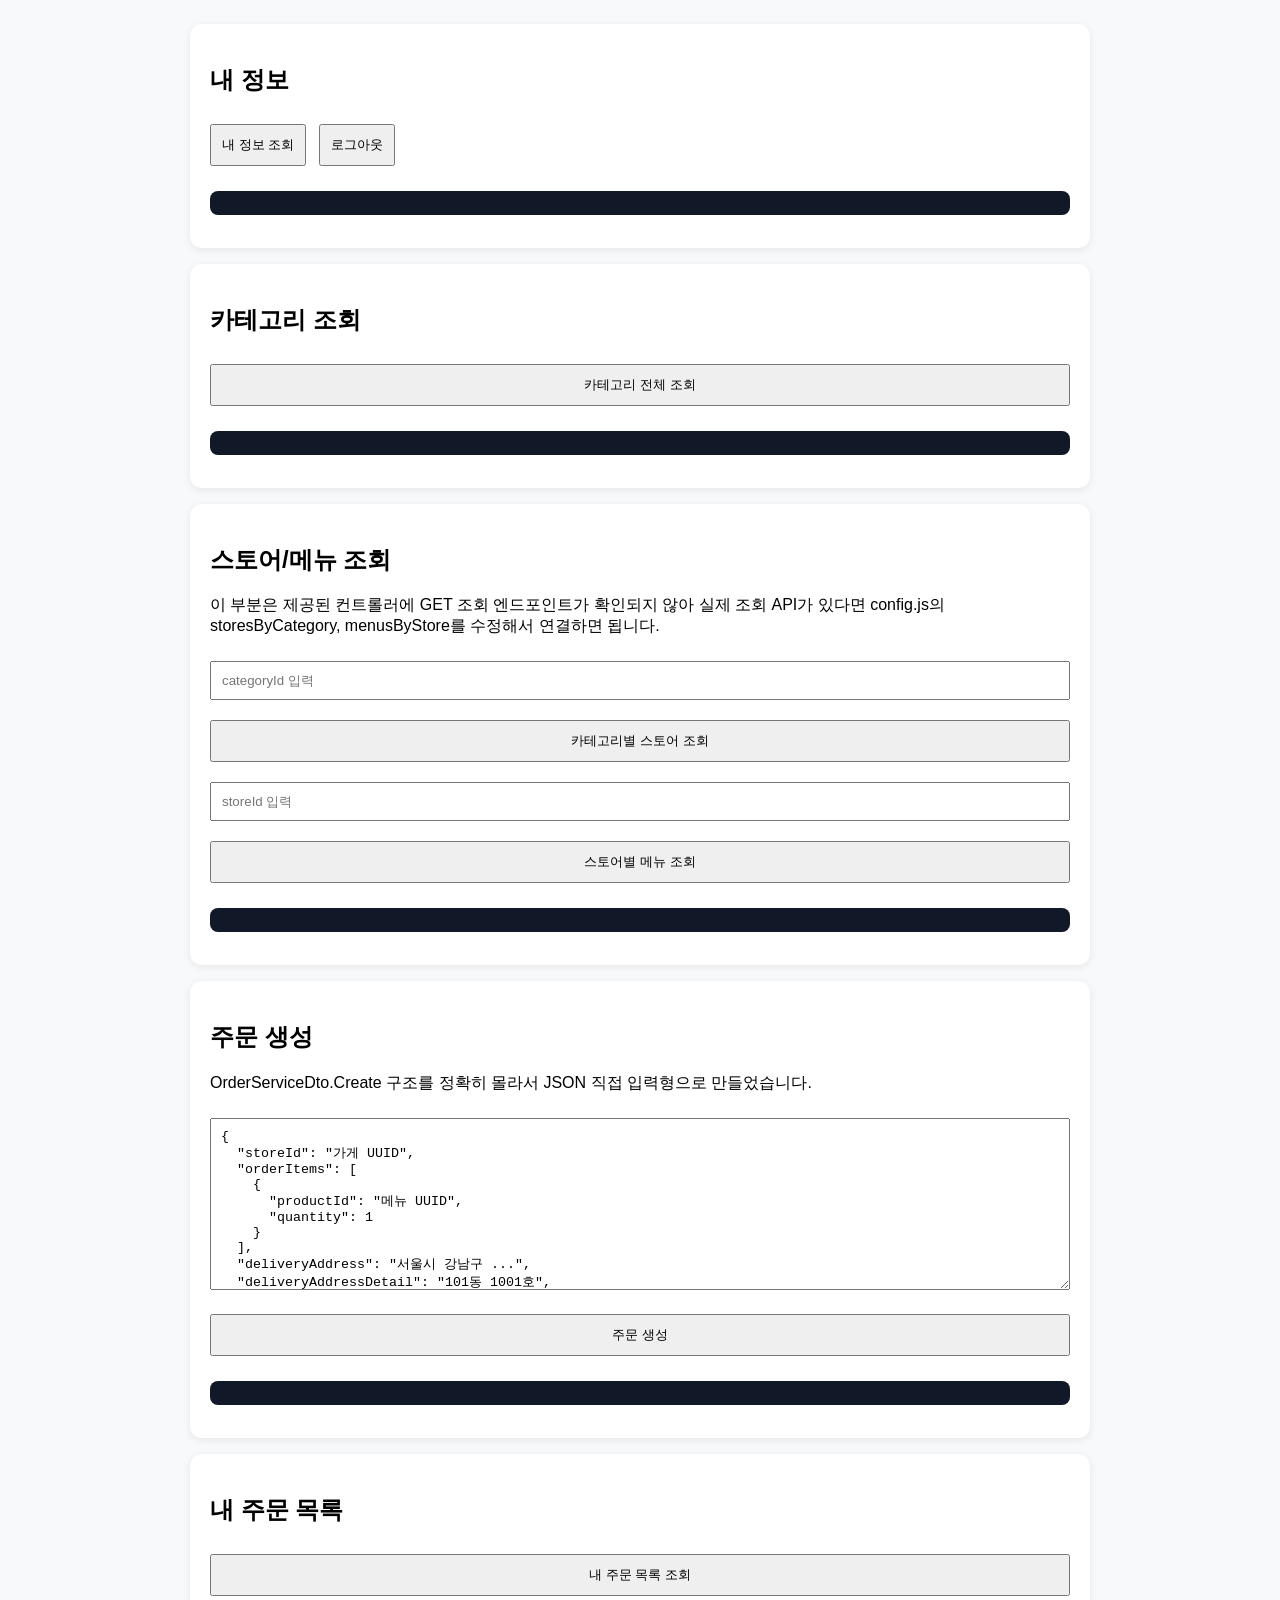
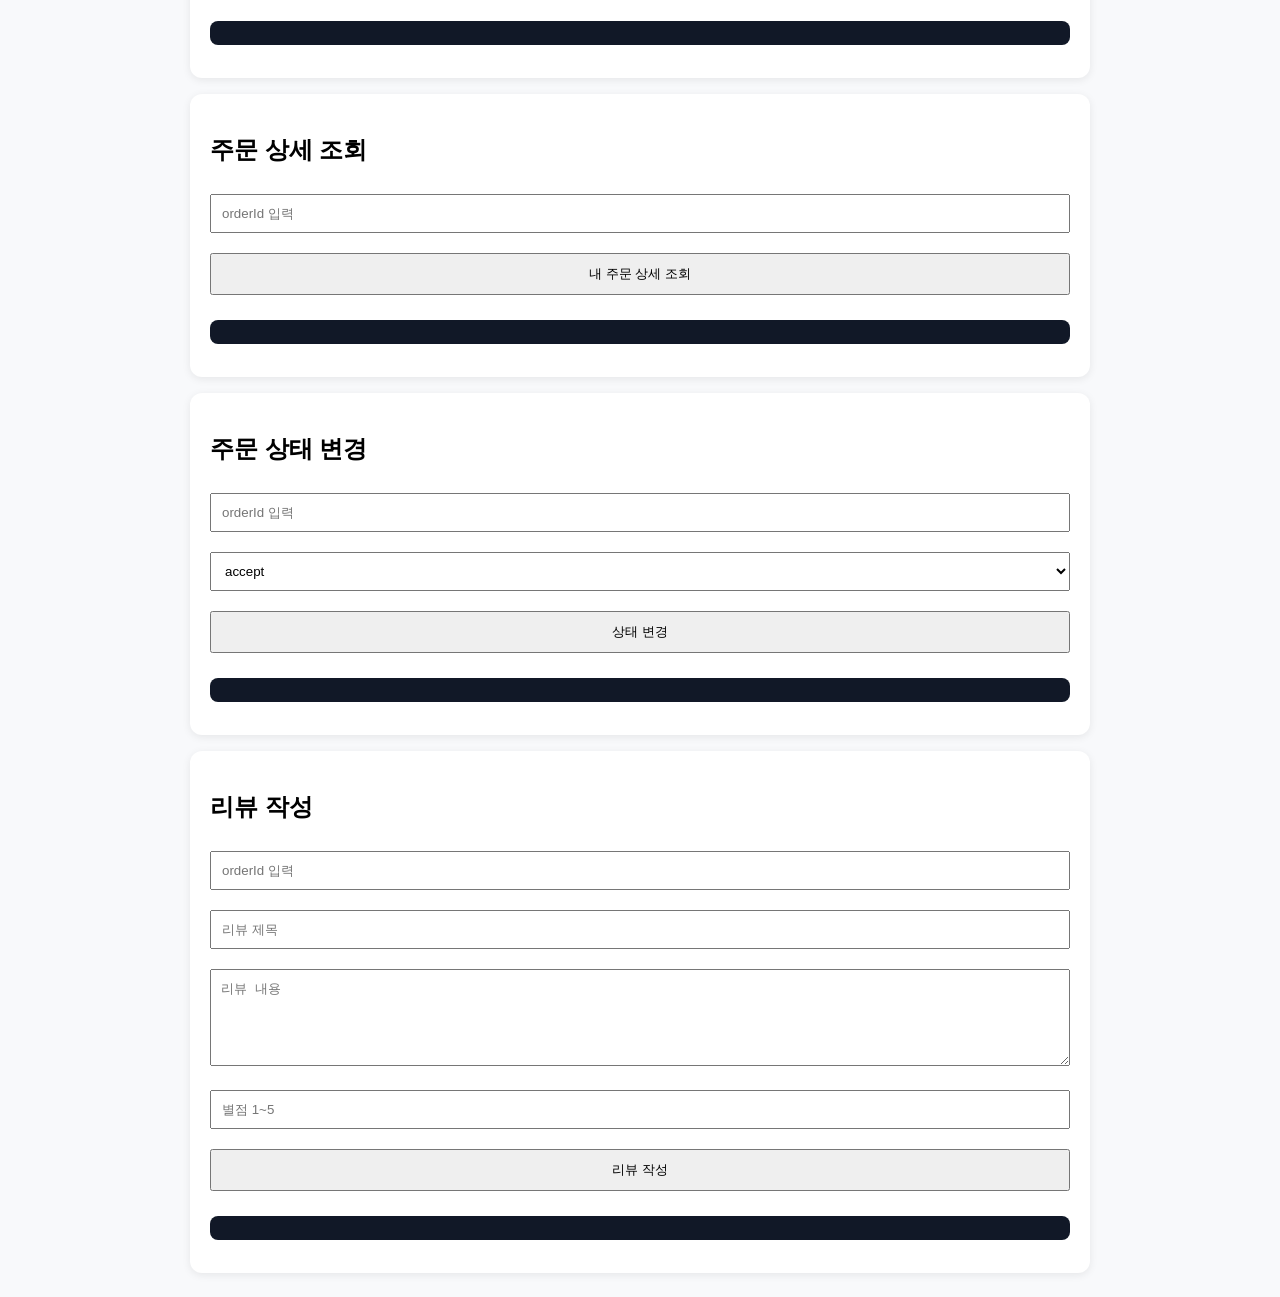
==== src/main/resources/static/frontend/app.html @ b81ea04f "test: API 테스트를 위해 프론트엔드 페이지 추가" ====
<!DOCTYPE html>
<html lang="ko">
<head>
  <meta charset="UTF-8" />
  <title>주문/리뷰 화면</title>
  <link rel="stylesheet" href="./css/style.css" />
  <script src="./js/config.js"></script>
  <script src="./js/api.js"></script>
  <script src="./js/app.js" defer></script>
</head>
<body>
<div class="container">

  <div class="card">
    <h2>내 정보</h2>
    <button class="small-btn" onclick="loadMe()">내 정보 조회</button>
    <button class="small-btn" onclick="logout()">로그아웃</button>
    <pre id="meResult"></pre>
  </div>

  <div class="card">
    <h2>카테고리 조회</h2>
    <button onclick="loadCategories()">카테고리 전체 조회</button>
    <pre id="categoryResult"></pre>
  </div>

  <div class="card">
    <h2>스토어/메뉴 조회</h2>
    <p>
      이 부분은 제공된 컨트롤러에 GET 조회 엔드포인트가 확인되지 않아
      실제 조회 API가 있다면 config.js의 storesByCategory, menusByStore를 수정해서 연결하면 됩니다.
    </p>
    <input id="categoryIdForStore" placeholder="categoryId 입력" />
    <button onclick="loadStores()">카테고리별 스토어 조회</button>

    <input id="storeIdForMenu" placeholder="storeId 입력" />
    <button onclick="loadMenus()">스토어별 메뉴 조회</button>

    <pre id="storeMenuResult"></pre>
  </div>

  <div class="card">
    <h2>주문 생성</h2>
    <p>OrderServiceDto.Create 구조를 정확히 몰라서 JSON 직접 입력형으로 만들었습니다.</p>
    <textarea id="orderJson" rows="10">
{
  "storeId": "가게 UUID",
  "orderItems": [
    {
      "productId": "메뉴 UUID",
      "quantity": 1
    }
  ],
  "deliveryAddress": "서울시 강남구 ...",
  "deliveryAddressDetail": "101동 1001호",
  "deliveryMemo": "문 앞에 놔주세요"
}
      </textarea>
    <button onclick="createOrder()">주문 생성</button>
    <pre id="orderCreateResult"></pre>
  </div>

  <div class="card">
    <h2>내 주문 목록</h2>
    <button onclick="loadMyOrders()">내 주문 목록 조회</button>
    <pre id="myOrdersResult"></pre>
  </div>

  <div class="card">
    <h2>주문 상세 조회</h2>
    <input id="orderIdDetail" placeholder="orderId 입력" />
    <button onclick="loadMyOrderDetail()">내 주문 상세 조회</button>
    <pre id="myOrderDetailResult"></pre>
  </div>

  <div class="card">
    <h2>주문 상태 변경</h2>
    <input id="statusOrderId" placeholder="orderId 입력" />
    <select id="orderAction">
      <option value="accept">accept</option>
      <option value="preparing">preparing</option>
      <option value="delivery">delivery</option>
      <option value="delivery-done">delivery-done</option>
      <option value="done">done</option>
      <option value="cancel">cancel</option>
    </select>
    <button onclick="updateOrderStatus()">상태 변경</button>
    <pre id="orderStatusResult"></pre>
  </div>

  <div class="card">
    <h2>리뷰 작성</h2>
    <input id="reviewOrderId" placeholder="orderId 입력" />
    <input id="reviewSubject" placeholder="리뷰 제목" />
    <textarea id="reviewContent" rows="5" placeholder="리뷰 내용"></textarea>
    <input id="reviewScore" type="number" min="1" max="5" placeholder="별점 1~5" />
    <button onclick="createReview()">리뷰 작성</button>
    <pre id="reviewResult"></pre>
  </div>

</div>
</body>
</html>
---- src/main/resources/static/frontend/css/style.css ----
body {
  font-family: Arial, sans-serif;
  margin: 24px;
  background: #f8f9fb;
}

.container {
  max-width: 900px;
  margin: 0 auto;
}

.card {
  background: white;
  border-radius: 12px;
  padding: 20px;
  margin-bottom: 16px;
  box-shadow: 0 2px 8px rgba(0,0,0,0.08);
}

input, select, textarea, button {
  width: 100%;
  padding: 10px;
  margin-top: 8px;
  margin-bottom: 12px;
  box-sizing: border-box;
}

button {
  cursor: pointer;
}

.row {
  display: grid;
  grid-template-columns: 1fr 1fr;
  gap: 12px;
}

pre {
  background: #111827;
  color: #f9fafb;
  padding: 12px;
  border-radius: 8px;
  overflow: auto;
}

.small-btn {
  width: auto;
  display: inline-block;
  margin-right: 8px;
}
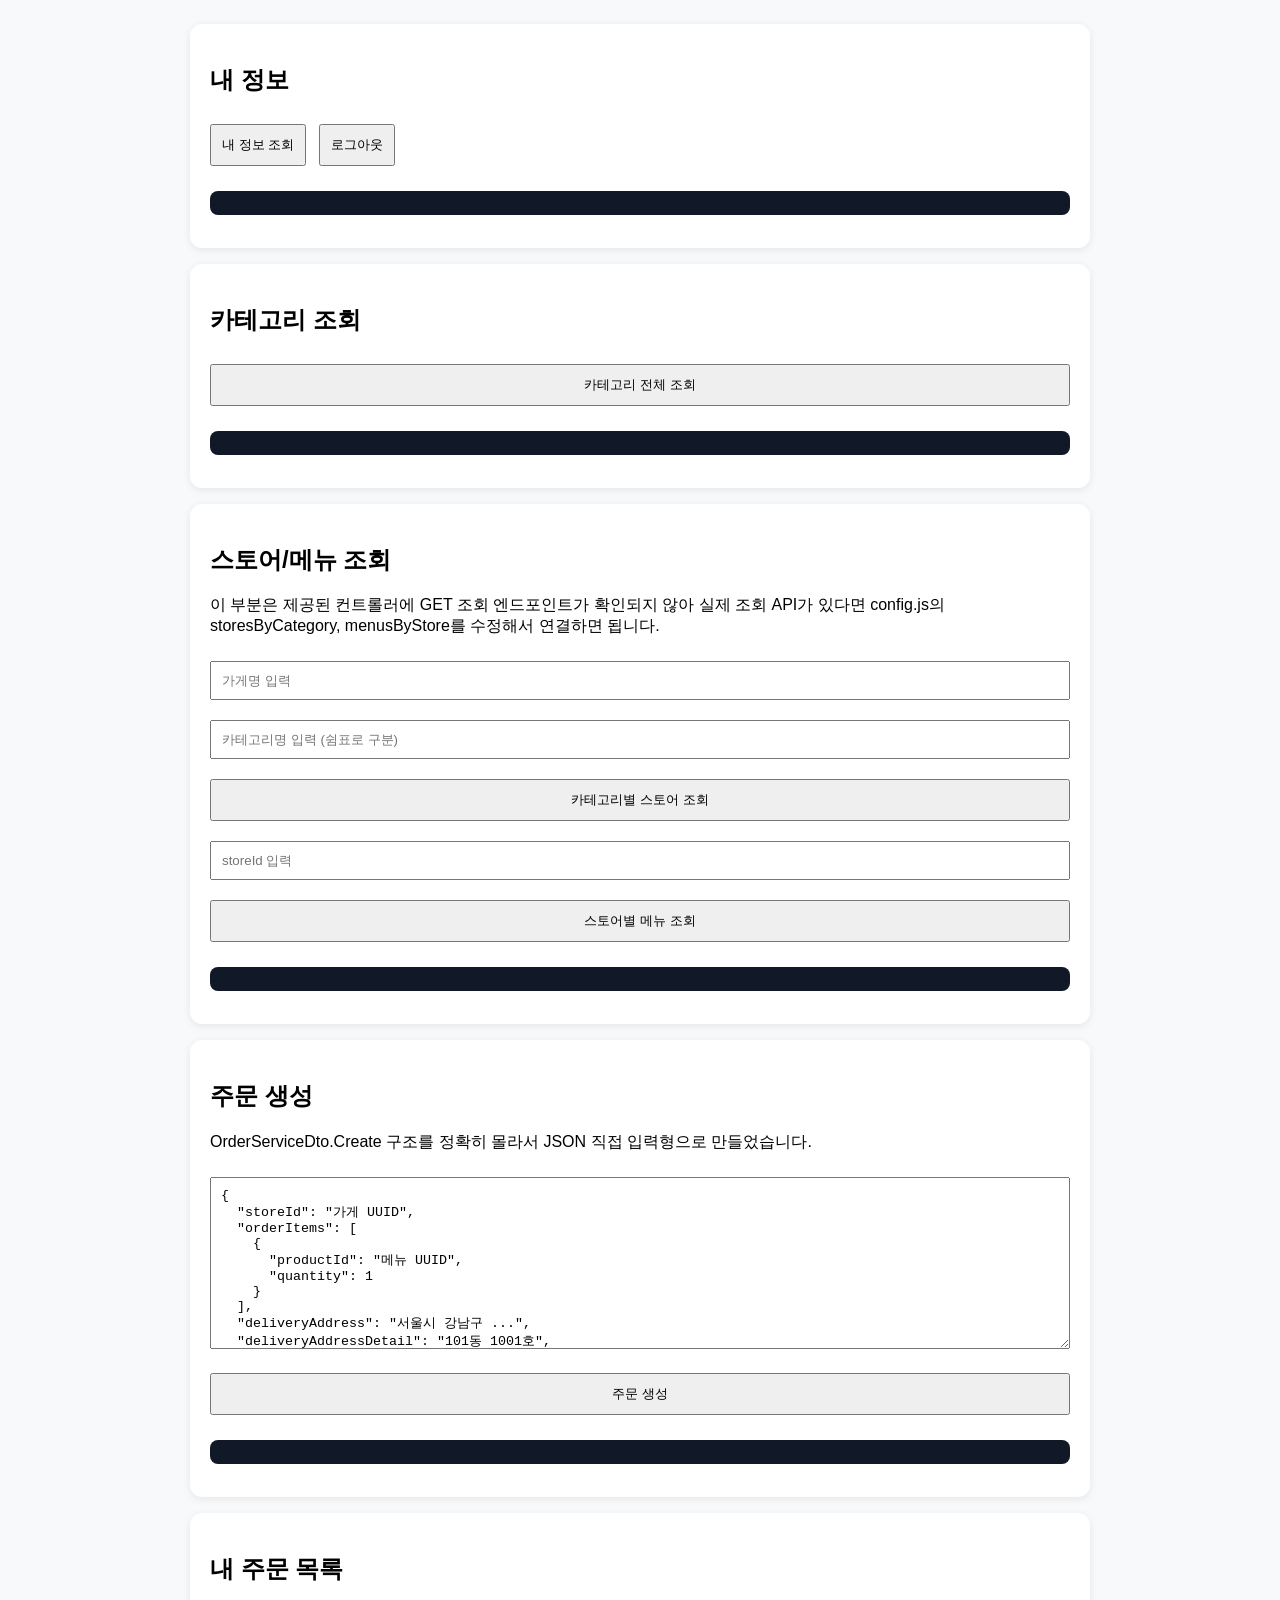
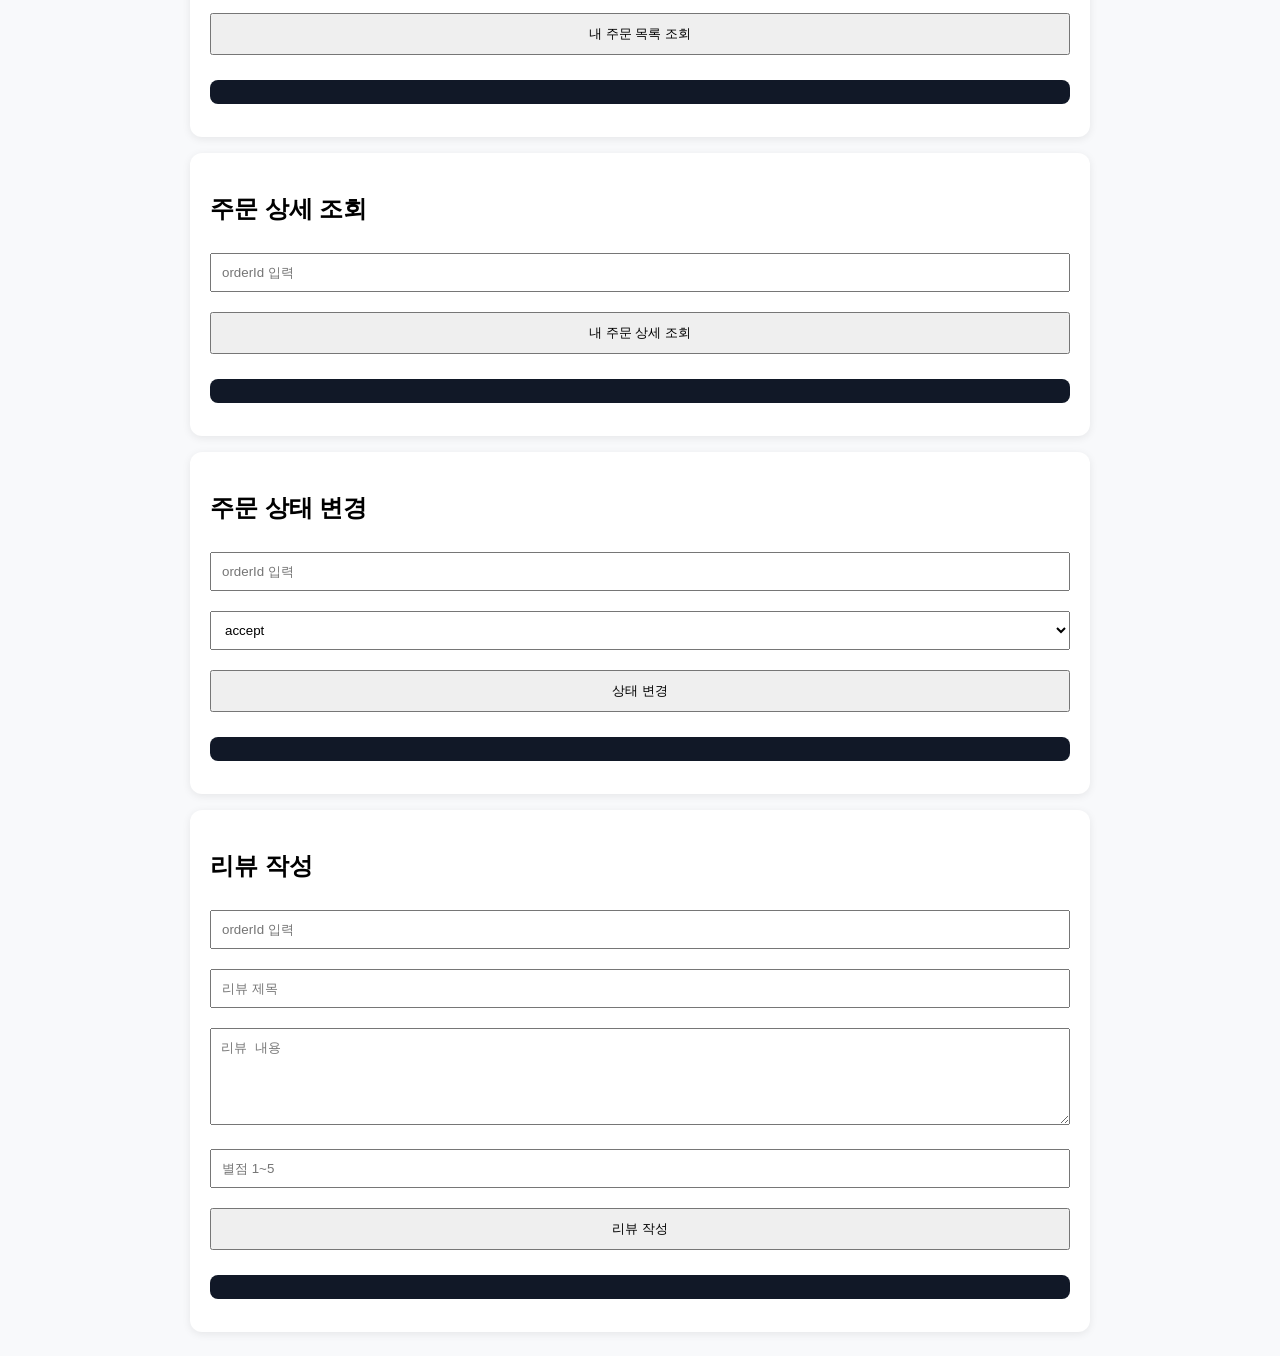
==== commit f99f4bdf: "add: 프론트 페이지 생성" ====
--- a/src/main/resources/static/frontend/app.html
+++ b/src/main/resources/static/frontend/app.html
@@ -30,7 +30,8 @@
       이 부분은 제공된 컨트롤러에 GET 조회 엔드포인트가 확인되지 않아
       실제 조회 API가 있다면 config.js의 storesByCategory, menusByStore를 수정해서 연결하면 됩니다.
     </p>
-    <input id="categoryIdForStore" placeholder="categoryId 입력" />
+    <input id="storeName" placeholder="가게명 입력" />
+    <input id="categoryNames" placeholder="카테고리명 입력 (쉼표로 구분)" />
     <button onclick="loadStores()">카테고리별 스토어 조회</button>
 
     <input id="storeIdForMenu" placeholder="storeId 입력" />
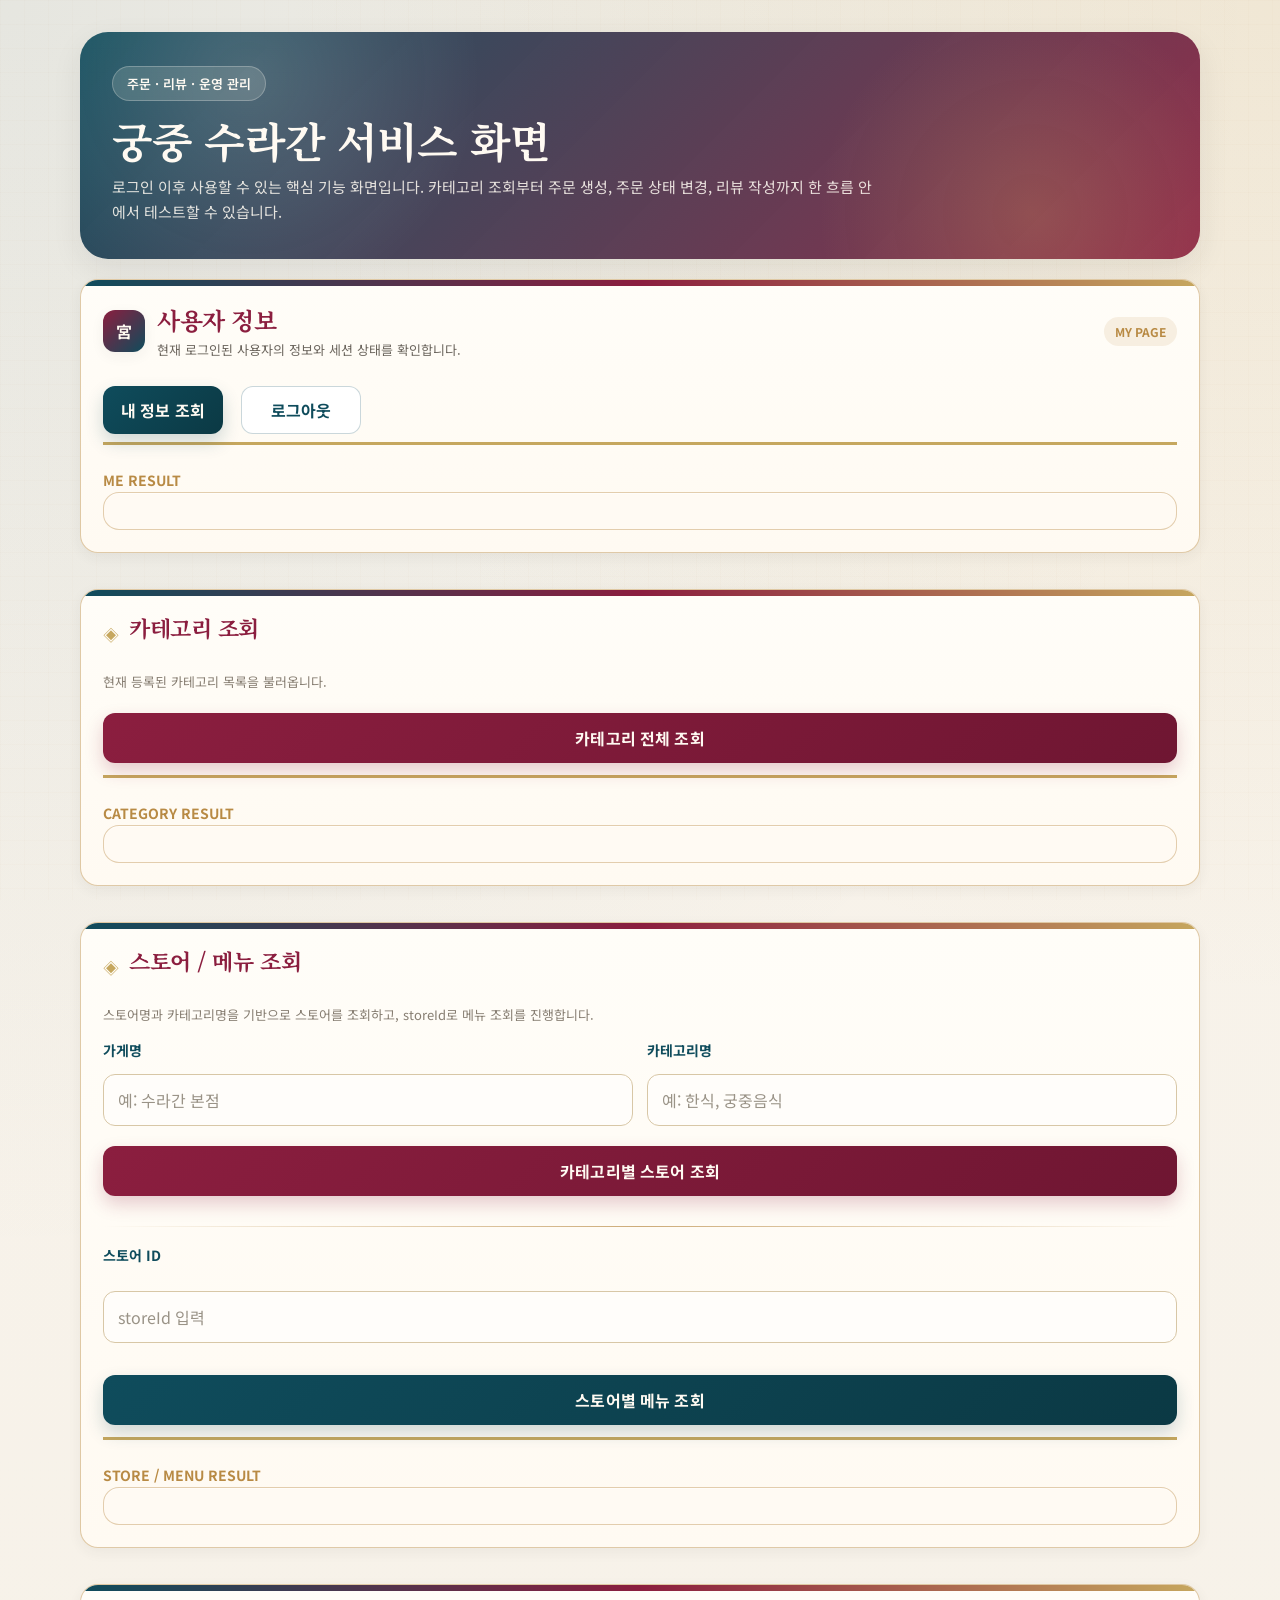
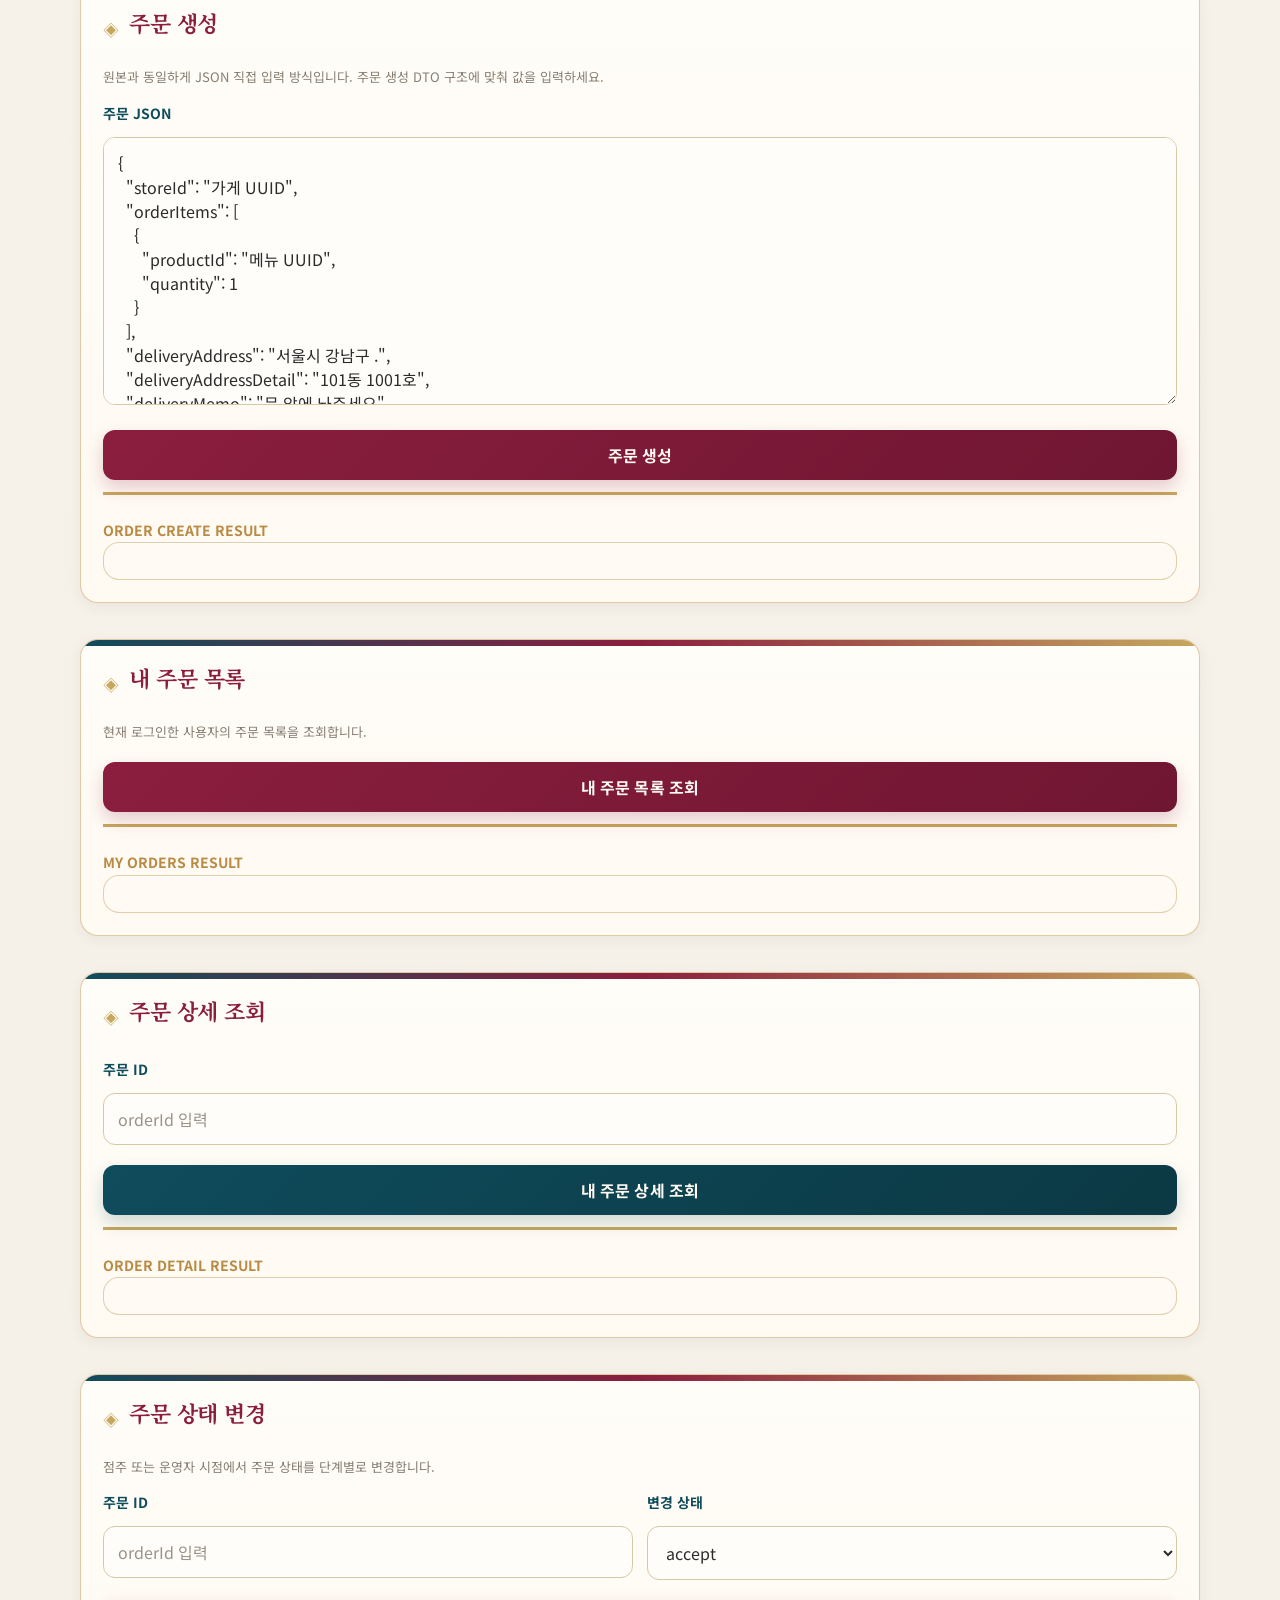
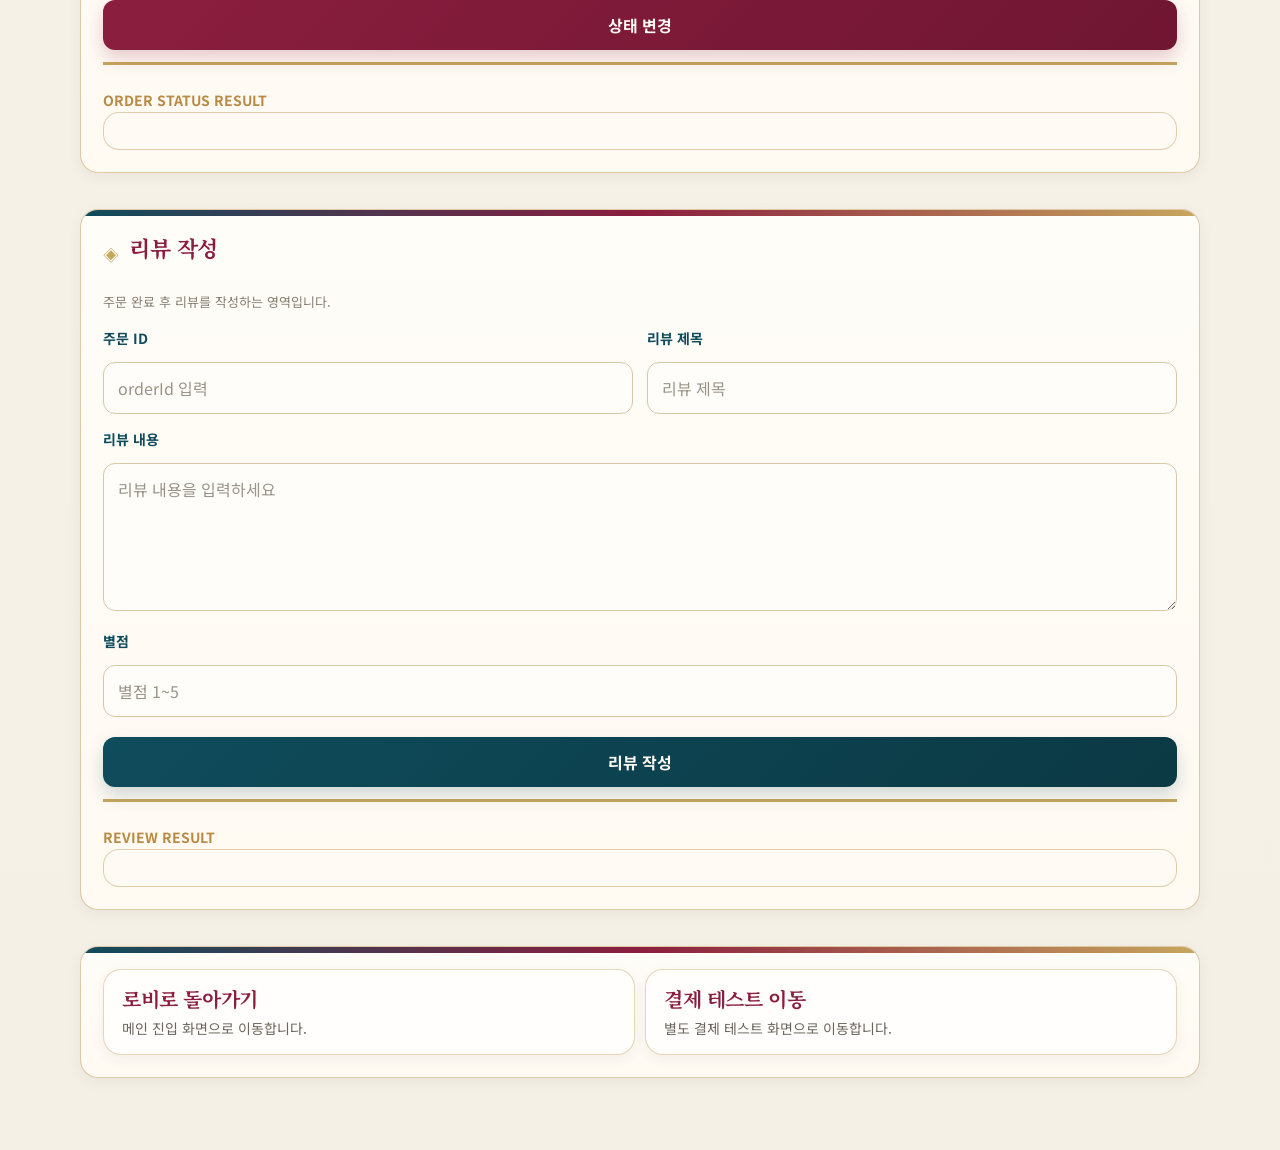
==== commit 13956ae9: "fix: 프론트 디자인 수정" ====
--- a/src/main/resources/static/frontend/app.html
+++ b/src/main/resources/static/frontend/app.html
@@ -2,49 +2,107 @@
 <html lang="ko">
 <head>
   <meta charset="UTF-8" />
-  <title>주문/리뷰 화면</title>
+  <meta name="viewport" content="width=device-width, initial-scale=1.0" />
+  <title>궁중 수라간 | 주문 · 리뷰 화면</title>
   <link rel="stylesheet" href="./css/style.css" />
   <script src="./js/config.js"></script>
   <script src="./js/api.js"></script>
   <script src="./js/app.js" defer></script>
 </head>
 <body>
-<div class="container">
-
-  <div class="card">
-    <h2>내 정보</h2>
-    <button class="small-btn" onclick="loadMe()">내 정보 조회</button>
-    <button class="small-btn" onclick="logout()">로그아웃</button>
-    <pre id="meResult"></pre>
-  </div>
-
-  <div class="card">
-    <h2>카테고리 조회</h2>
-    <button onclick="loadCategories()">카테고리 전체 조회</button>
-    <pre id="categoryResult"></pre>
-  </div>
-
-  <div class="card">
-    <h2>스토어/메뉴 조회</h2>
-    <p>
-      이 부분은 제공된 컨트롤러에 GET 조회 엔드포인트가 확인되지 않아
-      실제 조회 API가 있다면 config.js의 storesByCategory, menusByStore를 수정해서 연결하면 됩니다.
+<div class="container page-shell">
+
+  <section class="hero">
+    <div class="hero-badge">주문 · 리뷰 · 운영 관리</div>
+    <h1 class="hero-title">궁중 수라간 서비스 화면</h1>
+    <p class="hero-subtitle">
+      로그인 이후 사용할 수 있는 핵심 기능 화면입니다.
+      카테고리 조회부터 주문 생성, 주문 상태 변경, 리뷰 작성까지 한 흐름 안에서 테스트할 수 있습니다.
     </p>
-    <input id="storeName" placeholder="가게명 입력" />
-    <input id="categoryNames" placeholder="카테고리명 입력 (쉼표로 구분)" />
-    <button onclick="loadStores()">카테고리별 스토어 조회</button>
-
-    <input id="storeIdForMenu" placeholder="storeId 입력" />
-    <button onclick="loadMenus()">스토어별 메뉴 조회</button>
-
-    <pre id="storeMenuResult"></pre>
-  </div>
-
-  <div class="card">
-    <h2>주문 생성</h2>
-    <p>OrderServiceDto.Create 구조를 정확히 몰라서 JSON 직접 입력형으로 만들었습니다.</p>
-    <textarea id="orderJson" rows="10">
-{
+  </section>
+
+  <section class="card">
+    <div class="topbar">
+      <div class="brand">
+        <div class="brand-mark">宮</div>
+        <div class="brand-text">
+          <h2>사용자 정보</h2>
+          <p>현재 로그인된 사용자의 정보와 세션 상태를 확인합니다.</p>
+        </div>
+      </div>
+      <span class="badge">MY PAGE</span>
+    </div>
+
+    <div class="actions">
+      <button type="button" class="small-btn secondary" onclick="loadMe()">내 정보 조회</button>
+      <button type="button" class="small-btn ghost" onclick="logout()">로그아웃</button>
+    </div>
+
+    <div class="result-box">
+      <p class="result-title">ME RESULT</p>
+      <pre id="meResult"></pre>
+    </div>
+  </section>
+
+  <section class="card">
+    <div class="section-title">
+      <h3 class="card-title">카테고리 조회</h3>
+    </div>
+    <p class="form-note">현재 등록된 카테고리 목록을 불러옵니다.</p>
+
+    <button type="button" onclick="loadCategories()">카테고리 전체 조회</button>
+
+    <div class="result-box">
+      <p class="result-title">CATEGORY RESULT</p>
+      <pre id="categoryResult"></pre>
+    </div>
+  </section>
+
+  <section class="card">
+    <div class="section-title">
+      <h3 class="card-title">스토어 / 메뉴 조회</h3>
+    </div>
+    <p class="form-note">
+      스토어명과 카테고리명을 기반으로 스토어를 조회하고, storeId로 메뉴 조회를 진행합니다.
+    </p>
+
+    <div class="row">
+      <div>
+        <label for="storeName">가게명</label>
+        <input id="storeName" type="text" placeholder="예: 수라간 본점" />
+      </div>
+      <div>
+        <label for="categoryNames">카테고리명</label>
+        <input id="categoryNames" type="text" placeholder="예: 한식, 궁중음식" />
+      </div>
+    </div>
+
+    <button type="button" onclick="loadStores()">카테고리별 스토어 조회</button>
+
+    <div class="divider"></div>
+
+    <div class="full-width-group">
+      <label for="storeIdForMenu">스토어 ID</label>
+      <input id="storeIdForMenu" type="text" class="full-width-input" placeholder="storeId 입력" />
+      <button type="button" class="secondary full-width-btn" onclick="loadMenus()">스토어별 메뉴 조회</button>
+    </div>
+
+    <div class="result-box">
+      <p class="result-title">STORE / MENU RESULT</p>
+      <pre id="storeMenuResult"></pre>
+    </div>
+  </section>
+
+  <section class="card">
+    <div class="section-title">
+      <h3 class="card-title">주문 생성</h3>
+    </div>
+    <p class="form-note">
+      원본과 동일하게 JSON 직접 입력 방식입니다. 주문 생성 DTO 구조에 맞춰 값을 입력하세요.
+    </p>
+
+    <label for="orderJson">주문 JSON</label>
+    <textarea id="orderJson" rows="10">{
   "storeId": "가게 UUID",
   "orderItems": [
     {
@@ -52,52 +110,125 @@
       "quantity": 1
     }
   ],
-  "deliveryAddress": "서울시 강남구 ...",
+  "deliveryAddress": "서울시 강남구 .",
   "deliveryAddressDetail": "101동 1001호",
   "deliveryMemo": "문 앞에 놔주세요"
-}
-      </textarea>
-    <button onclick="createOrder()">주문 생성</button>
-    <pre id="orderCreateResult"></pre>
-  </div>
-
-  <div class="card">
-    <h2>내 주문 목록</h2>
-    <button onclick="loadMyOrders()">내 주문 목록 조회</button>
-    <pre id="myOrdersResult"></pre>
-  </div>
-
-  <div class="card">
-    <h2>주문 상세 조회</h2>
-    <input id="orderIdDetail" placeholder="orderId 입력" />
-    <button onclick="loadMyOrderDetail()">내 주문 상세 조회</button>
-    <pre id="myOrderDetailResult"></pre>
-  </div>
-
-  <div class="card">
-    <h2>주문 상태 변경</h2>
-    <input id="statusOrderId" placeholder="orderId 입력" />
-    <select id="orderAction">
-      <option value="accept">accept</option>
-      <option value="preparing">preparing</option>
-      <option value="delivery">delivery</option>
-      <option value="delivery-done">delivery-done</option>
-      <option value="done">done</option>
-      <option value="cancel">cancel</option>
-    </select>
-    <button onclick="updateOrderStatus()">상태 변경</button>
-    <pre id="orderStatusResult"></pre>
-  </div>
-
-  <div class="card">
-    <h2>리뷰 작성</h2>
-    <input id="reviewOrderId" placeholder="orderId 입력" />
-    <input id="reviewSubject" placeholder="리뷰 제목" />
-    <textarea id="reviewContent" rows="5" placeholder="리뷰 내용"></textarea>
+}</textarea>
+
+    <button type="button" onclick="createOrder()">주문 생성</button>
+
+    <div class="result-box">
+      <p class="result-title">ORDER CREATE RESULT</p>
+      <pre id="orderCreateResult"></pre>
+    </div>
+  </section>
+
+  <section class="card">
+    <div class="section-title">
+      <h3 class="card-title">내 주문 목록</h3>
+    </div>
+    <p class="form-note">현재 로그인한 사용자의 주문 목록을 조회합니다.</p>
+
+    <button type="button" onclick="loadMyOrders()">내 주문 목록 조회</button>
+
+    <div class="result-box">
+      <p class="result-title">MY ORDERS RESULT</p>
+      <pre id="myOrdersResult"></pre>
+    </div>
+  </section>
+
+  <section class="card">
+    <div class="section-title">
+      <h3 class="card-title">주문 상세 조회</h3>
+    </div>
+
+    <label for="orderIdDetail">주문 ID</label>
+    <input id="orderIdDetail" type="text" placeholder="orderId 입력" />
+
+    <button type="button" class="secondary" onclick="loadMyOrderDetail()">내 주문 상세 조회</button>
+
+    <div class="result-box">
+      <p class="result-title">ORDER DETAIL RESULT</p>
+      <pre id="myOrderDetailResult"></pre>
+    </div>
+  </section>
+
+  <section class="card">
+    <div class="section-title">
+      <h3 class="card-title">주문 상태 변경</h3>
+    </div>
+    <p class="form-note">점주 또는 운영자 시점에서 주문 상태를 단계별로 변경합니다.</p>
+
+    <div class="row">
+      <div>
+        <label for="statusOrderId">주문 ID</label>
+        <input id="statusOrderId" type="text" placeholder="orderId 입력" />
+      </div>
+      <div>
+        <label for="orderAction">변경 상태</label>
+        <select id="orderAction">
+          <option value="accept">accept</option>
+          <option value="preparing">preparing</option>
+          <option value="delivery">delivery</option>
+          <option value="delivery-done">delivery-done</option>
+          <option value="done">done</option>
+          <option value="cancel">cancel</option>
+        </select>
+      </div>
+    </div>
+
+    <button type="button" onclick="updateOrderStatus()">상태 변경</button>
+
+    <div class="result-box">
+      <p class="result-title">ORDER STATUS RESULT</p>
+      <pre id="orderStatusResult"></pre>
+    </div>
+  </section>
+
+  <section class="card">
+    <div class="section-title">
+      <h3 class="card-title">리뷰 작성</h3>
+    </div>
+    <p class="form-note">주문 완료 후 리뷰를 작성하는 영역입니다.</p>
+
+    <div class="row">
+      <div>
+        <label for="reviewOrderId">주문 ID</label>
+        <input id="reviewOrderId" type="text" placeholder="orderId 입력" />
+      </div>
+      <div>
+        <label for="reviewSubject">리뷰 제목</label>
+        <input id="reviewSubject" type="text" placeholder="리뷰 제목" />
+      </div>
+    </div>
+
+    <label for="reviewContent">리뷰 내용</label>
+    <textarea id="reviewContent" rows="5" placeholder="리뷰 내용을 입력하세요"></textarea>
+
+    <label for="reviewScore">별점</label>
     <input id="reviewScore" type="number" min="1" max="5" placeholder="별점 1~5" />
-    <button onclick="createReview()">리뷰 작성</button>
-    <pre id="reviewResult"></pre>
-  </div>
+
+    <button type="button" class="secondary" onclick="createReview()">리뷰 작성</button>
+
+    <div class="result-box">
+      <p class="result-title">REVIEW RESULT</p>
+      <pre id="reviewResult"></pre>
+    </div>
+  </section>
+
+  <section class="card">
+    <div class="actions">
+      <a href="./index.html" class="nav-card" style="padding: 14px 18px; flex: 1; min-width: 220px;">
+        <h4 class="nav-card-title" style="margin-bottom: 4px;">로비로 돌아가기</h4>
+        <p class="nav-card-desc">메인 진입 화면으로 이동합니다.</p>
+      </a>
+
+      <a href="./test-payment.html" class="nav-card" style="padding: 14px 18px; flex: 1; min-width: 220px;">
+        <h4 class="nav-card-title" style="margin-bottom: 4px;">결제 테스트 이동</h4>
+        <p class="nav-card-desc">별도 결제 테스트 화면으로 이동합니다.</p>
+      </a>
+    </div>
+  </section>
 
 </div>
 </body>
--- a/src/main/resources/static/frontend/css/style.css
+++ b/src/main/resources/static/frontend/css/style.css
@@ -1,50 +1,494 @@
+/* ===== 궁중 수라간 - Dancheong Inspired UI ===== */
+@import url('https://fonts.googleapis.com/css2?family=Noto+Serif+KR:wght@400;500;600;700&family=Noto+Sans+KR:wght@400;500;700&display=swap');
+
+:root {
+  --bg: #f5f0e6;
+  --paper: #fffdf8;
+  --paper-strong: #fffaf2;
+  --ink: #2b2b2b;
+  --muted: #6b655d;
+
+  --dancheong-teal: #0f4c5c;
+  --dancheong-red: #8b1e3f;
+  --dancheong-green: #2f6f4e;
+  --ochre: #b88a44;
+  --gold: #c6a75e;
+  --border: #d8c7a6;
+
+  --shadow: 0 10px 30px rgba(43, 43, 43, 0.08);
+  --shadow-soft: 0 4px 14px rgba(43, 43, 43, 0.06);
+  --radius: 18px;
+  --radius-sm: 12px;
+}
+
+* {
+  box-sizing: border-box;
+}
+
+html {
+  scroll-behavior: smooth;
+}
+
 body {
-  font-family: Arial, sans-serif;
-  margin: 24px;
-  background: #f8f9fb;
+  margin: 0;
+  padding: 32px 20px 56px;
+  background:
+          radial-gradient(circle at top right, rgba(198, 167, 94, 0.16), transparent 22%),
+          radial-gradient(circle at top left, rgba(15, 76, 92, 0.08), transparent 28%),
+          linear-gradient(180deg, #f8f3eb 0%, #f5f0e6 100%);
+  color: var(--ink);
+  font-family: "Noto Sans KR", sans-serif;
+}
+
+body::before {
+  content: "";
+  position: fixed;
+  inset: 0;
+  pointer-events: none;
+  background-image:
+          linear-gradient(rgba(184, 138, 68, 0.035) 1px, transparent 1px),
+          linear-gradient(90deg, rgba(184, 138, 68, 0.035) 1px, transparent 1px);
+  background-size: 24px 24px;
+  opacity: 0.5;
+}
+
+h1, h2, h3, h4, h5 {
+  margin-top: 0;
+  font-family: "Noto Serif KR", serif;
+  letter-spacing: -0.02em;
+  color: var(--dancheong-red);
+}
+
+p {
+  line-height: 1.65;
+  color: var(--muted);
+}
+
+a {
+  color: inherit;
+  text-decoration: none;
 }
 
 .container {
-  max-width: 900px;
+  max-width: 1120px;
   margin: 0 auto;
+  position: relative;
+  z-index: 1;
+}
+
+.page-shell {
+  display: grid;
+  gap: 20px;
+}
+
+.hero {
+  position: relative;
+  overflow: hidden;
+  background:
+          linear-gradient(135deg, rgba(15, 76, 92, 0.96), rgba(139, 30, 63, 0.92));
+  color: #fffaf2;
+  padding: 34px 32px;
+  border-radius: 28px;
+  box-shadow: var(--shadow);
+}
+
+.hero::before {
+  content: "";
+  position: absolute;
+  inset: 0;
+  background:
+          radial-gradient(circle at 15% 20%, rgba(255,255,255,0.16), transparent 24%),
+          radial-gradient(circle at 85% 80%, rgba(198,167,94,0.24), transparent 22%);
+  pointer-events: none;
+}
+
+.hero > * {
+  position: relative;
+  z-index: 1;
+}
+
+.hero-badge {
+  display: inline-flex;
+  align-items: center;
+  gap: 8px;
+  padding: 7px 14px;
+  border-radius: 999px;
+  background: rgba(255, 250, 242, 0.14);
+  border: 1px solid rgba(255, 250, 242, 0.25);
+  font-size: 13px;
+  font-weight: 600;
+  margin-bottom: 14px;
+}
+
+.hero-title {
+  margin: 0 0 10px;
+  font-size: clamp(30px, 4vw, 42px);
+  line-height: 1.2;
+  color: #fffaf2;
+}
+
+.hero-subtitle {
+  margin: 0;
+  max-width: 760px;
+  color: rgba(255, 250, 242, 0.86);
+  font-size: 15px;
 }
 
 .card {
-  background: white;
-  border-radius: 12px;
-  padding: 20px;
+  position: relative;
+  background: linear-gradient(180deg, var(--paper) 0%, var(--paper-strong) 100%);
+  border: 1px solid rgba(184, 138, 68, 0.45);
+  border-radius: var(--radius);
+  padding: 22px;
   margin-bottom: 16px;
-  box-shadow: 0 2px 8px rgba(0,0,0,0.08);
-}
-
-input, select, textarea, button {
+  box-shadow: var(--shadow-soft);
+  overflow: hidden;
+}
+
+.card::before {
+  content: "";
+  position: absolute;
+  inset: 0 auto auto 0;
   width: 100%;
-  padding: 10px;
+  height: 6px;
+  background: linear-gradient(90deg, var(--dancheong-teal), var(--dancheong-red), var(--gold));
+}
+
+.card-title {
+  margin-bottom: 14px;
+  font-size: 22px;
+}
+
+.section-title {
+  display: flex;
+  align-items: center;
+  gap: 10px;
+  margin-bottom: 16px;
+}
+
+.section-title::before {
+  content: "◈";
+  color: var(--gold);
+  font-size: 16px;
+}
+
+label {
+  display: inline-block;
+  margin-bottom: 6px;
+  font-weight: 700;
+  color: var(--dancheong-teal);
+  font-size: 14px;
+}
+
+input,
+select,
+textarea,
+button {
+  width: 100%;
   margin-top: 8px;
   margin-bottom: 12px;
-  box-sizing: border-box;
+  font: inherit;
+}
+
+input,
+select,
+textarea {
+  padding: 13px 14px;
+  border: 1px solid var(--border);
+  border-radius: 12px;
+  background: #fffdfa;
+  color: var(--ink);
+  transition: border-color 0.2s ease, box-shadow 0.2s ease, transform 0.15s ease;
+}
+
+input::placeholder,
+textarea::placeholder {
+  color: #9a9387;
+}
+
+input:focus,
+select:focus,
+textarea:focus {
+  outline: none;
+  border-color: var(--dancheong-teal);
+  box-shadow: 0 0 0 4px rgba(15, 76, 92, 0.12);
+  transform: translateY(-1px);
+}
+
+textarea {
+  min-height: 120px;
+  resize: vertical;
 }
 
 button {
+  border: none;
+  border-radius: 12px;
+  padding: 13px 16px;
   cursor: pointer;
-}
-
-.row {
-  display: grid;
-  grid-template-columns: 1fr 1fr;
-  gap: 12px;
-}
-
-pre {
-  background: #111827;
-  color: #f9fafb;
-  padding: 12px;
-  border-radius: 8px;
-  overflow: auto;
+  font-weight: 700;
+  letter-spacing: 0.01em;
+  color: #fffaf2;
+  background: linear-gradient(135deg, var(--dancheong-red), #6f1632);
+  box-shadow: 0 8px 18px rgba(139, 30, 63, 0.22);
+  transition: transform 0.18s ease, box-shadow 0.18s ease, filter 0.18s ease;
+}
+
+button:hover {
+  transform: translateY(-2px);
+  filter: brightness(1.02);
+  box-shadow: 0 12px 22px rgba(139, 30, 63, 0.26);
+}
+
+button:active {
+  transform: translateY(0);
+}
+
+button.secondary {
+  background: linear-gradient(135deg, var(--dancheong-teal), #0b3944);
+  box-shadow: 0 8px 18px rgba(15, 76, 92, 0.2);
+}
+
+button.ghost {
+  background: #fff;
+  color: var(--dancheong-teal);
+  border: 1px solid rgba(15, 76, 92, 0.22);
+  box-shadow: none;
 }
 
 .small-btn {
   width: auto;
-  display: inline-block;
+  display: inline-flex;
+  align-items: center;
+  justify-content: center;
+  min-width: 120px;
   margin-right: 8px;
+  margin-bottom: 8px;
+  padding: 11px 16px;
+}
+
+/* 스토어 ID 영역 세로 정렬 */
+.full-width-group {
+  display: flex;
+  flex-direction: column;
+  gap: 12px;
+}
+
+/* 가로 100% 버튼 */
+.full-width-btn {
+  width: 100%;
+}
+
+/* 입력창도 100% 유지 */
+.full-width-input {
+  width: 100%;
+}
+
+.row {
+  display: grid;
+  grid-template-columns: repeat(2, minmax(0, 1fr));
+  gap: 14px;
+}
+
+.row-3 {
+  display: grid;
+  grid-template-columns: repeat(3, minmax(0, 1fr));
+  gap: 14px;
+}
+
+.actions {
+  display: flex;
+  flex-wrap: wrap;
+  gap: 10px;
+}
+
+pre {
+  margin: 0;
+  background: #fffaf3;
+  color: #2b2b2b;
+  padding: 18px;
+  border-radius: 16px;
+  border: 1px solid rgba(184, 138, 68, 0.4);
+  font-family: "Consolas", monospace;
+  line-height: 1.6;
+  white-space: pre-wrap;
+  word-break: break-word;
+  box-shadow: inset 0 1px 0 rgba(255,255,255,0.6);
+}
+
+.result-box {
+  border-top: 3px solid #c6a75e;
+  padding-top: 10px;
+}
+
+.result-title {
+  font-size: 14px;
+  font-weight: 700;
+  color: var(--ochre);
+  margin-bottom: 0;
+}
+
+.nav-grid {
+  display: grid;
+  grid-template-columns: repeat(auto-fit, minmax(220px, 1fr));
+  gap: 16px;
+}
+
+.nav-card {
+  display: block;
+  padding: 20px 18px;
+  border-radius: 18px;
+  background: rgba(255,255,255,0.7);
+  border: 1px solid rgba(184, 138, 68, 0.36);
+  box-shadow: var(--shadow-soft);
+  transition: transform 0.18s ease, box-shadow 0.18s ease, border-color 0.18s ease;
+}
+
+.nav-card:hover {
+  transform: translateY(-4px);
+  box-shadow: var(--shadow);
+  border-color: rgba(15, 76, 92, 0.32);
+}
+
+.nav-card-title {
+  margin: 0 0 8px;
+  font-size: 20px;
+  color: var(--dancheong-red);
+  font-family: "Noto Serif KR", serif;
+}
+
+.nav-card-desc {
+  margin: 0;
+  font-size: 14px;
+  color: var(--muted);
+}
+
+.form-note {
+  margin-top: -2px;
+  margin-bottom: 12px;
+  font-size: 13px;
+  color: #877e72;
+}
+
+.topbar {
+  display: flex;
+  align-items: center;
+  justify-content: space-between;
+  gap: 16px;
+  margin-bottom: 18px;
+}
+
+.brand {
+  display: flex;
+  align-items: center;
+  gap: 12px;
+}
+
+.brand-mark {
+  width: 42px;
+  height: 42px;
+  border-radius: 12px;
+  display: grid;
+  place-items: center;
+  color: #fffaf2;
+  background: linear-gradient(135deg, var(--dancheong-red), var(--dancheong-teal));
+  box-shadow: var(--shadow-soft);
+  font-weight: 700;
+}
+
+.brand-text h1,
+.brand-text h2,
+.brand-text h3 {
+  margin: 0;
+  color: var(--dancheong-red);
+}
+
+.brand-text p {
+  margin: 2px 0 0;
+  font-size: 13px;
+}
+
+.auth-shell {
+  min-height: calc(100vh - 88px);
+  display: grid;
+  place-items: center;
+}
+
+.auth-card {
+  width: 100%;
+  max-width: 520px;
+}
+
+.center {
+  text-align: center;
+}
+
+.divider {
+  height: 1px;
+  background: linear-gradient(90deg, transparent, rgba(184, 138, 68, 0.7), transparent);
+  margin: 18px 0;
+}
+
+.badge {
+  display: inline-flex;
+  align-items: center;
+  gap: 6px;
+  padding: 6px 11px;
+  border-radius: 999px;
+  background: rgba(184, 138, 68, 0.12);
+  color: var(--ochre);
+  font-size: 12px;
+  font-weight: 700;
+}
+
+.table-like {
+  display: grid;
+  gap: 12px;
+}
+
+.kv {
+  display: grid;
+  grid-template-columns: 120px 1fr;
+  gap: 10px;
+  align-items: start;
+}
+
+.kv strong {
+  color: var(--dancheong-teal);
+}
+
+.footer-note {
+  margin-top: 18px;
+  text-align: center;
+  font-size: 13px;
+  color: #8c8377;
+}
+
+@media (max-width: 860px) {
+  body {
+    padding: 20px 14px 40px;
+  }
+
+  .row,
+  .row-3 {
+    grid-template-columns: 1fr;
+  }
+
+  .hero {
+    padding: 26px 20px;
+    border-radius: 22px;
+  }
+
+  .card {
+    padding: 18px;
+  }
+
+  .topbar {
+    flex-direction: column;
+    align-items: flex-start;
+  }
+
+  .kv {
+    grid-template-columns: 1fr;
+    gap: 4px;
+  }
 }
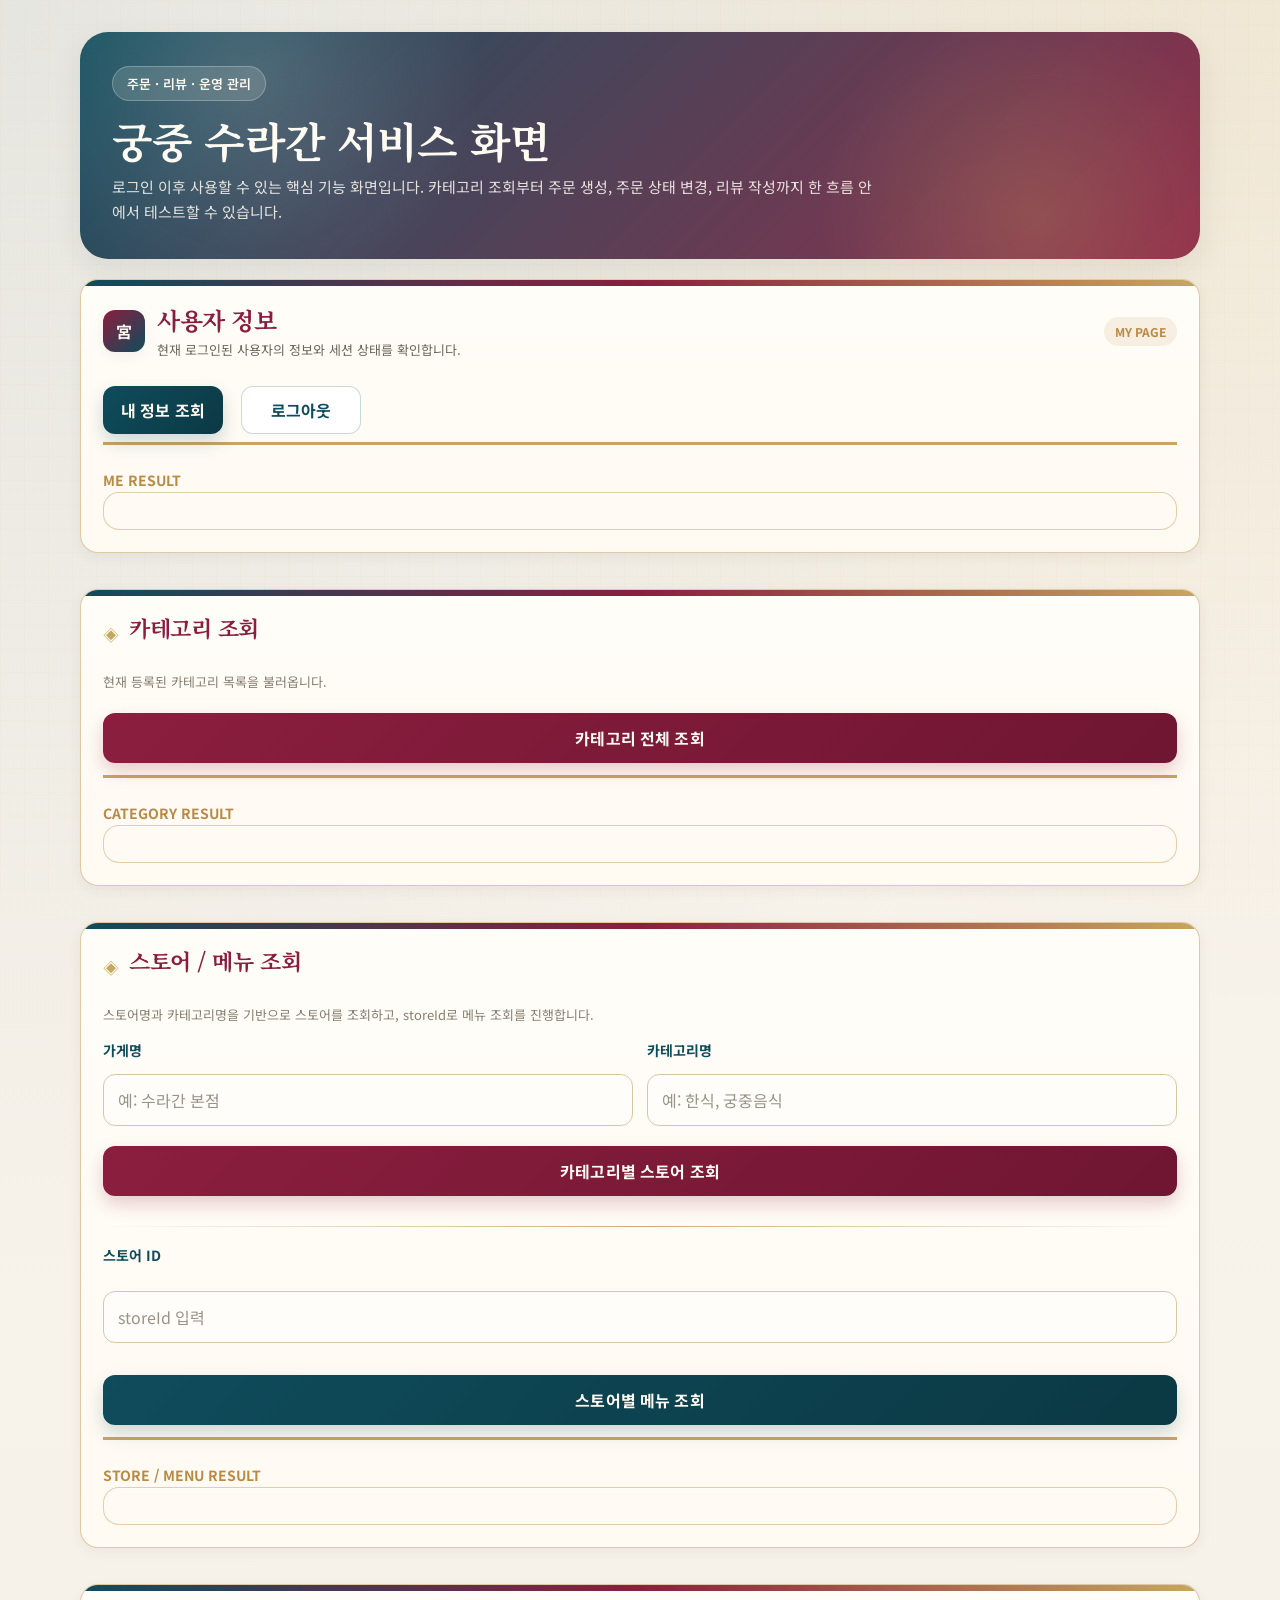
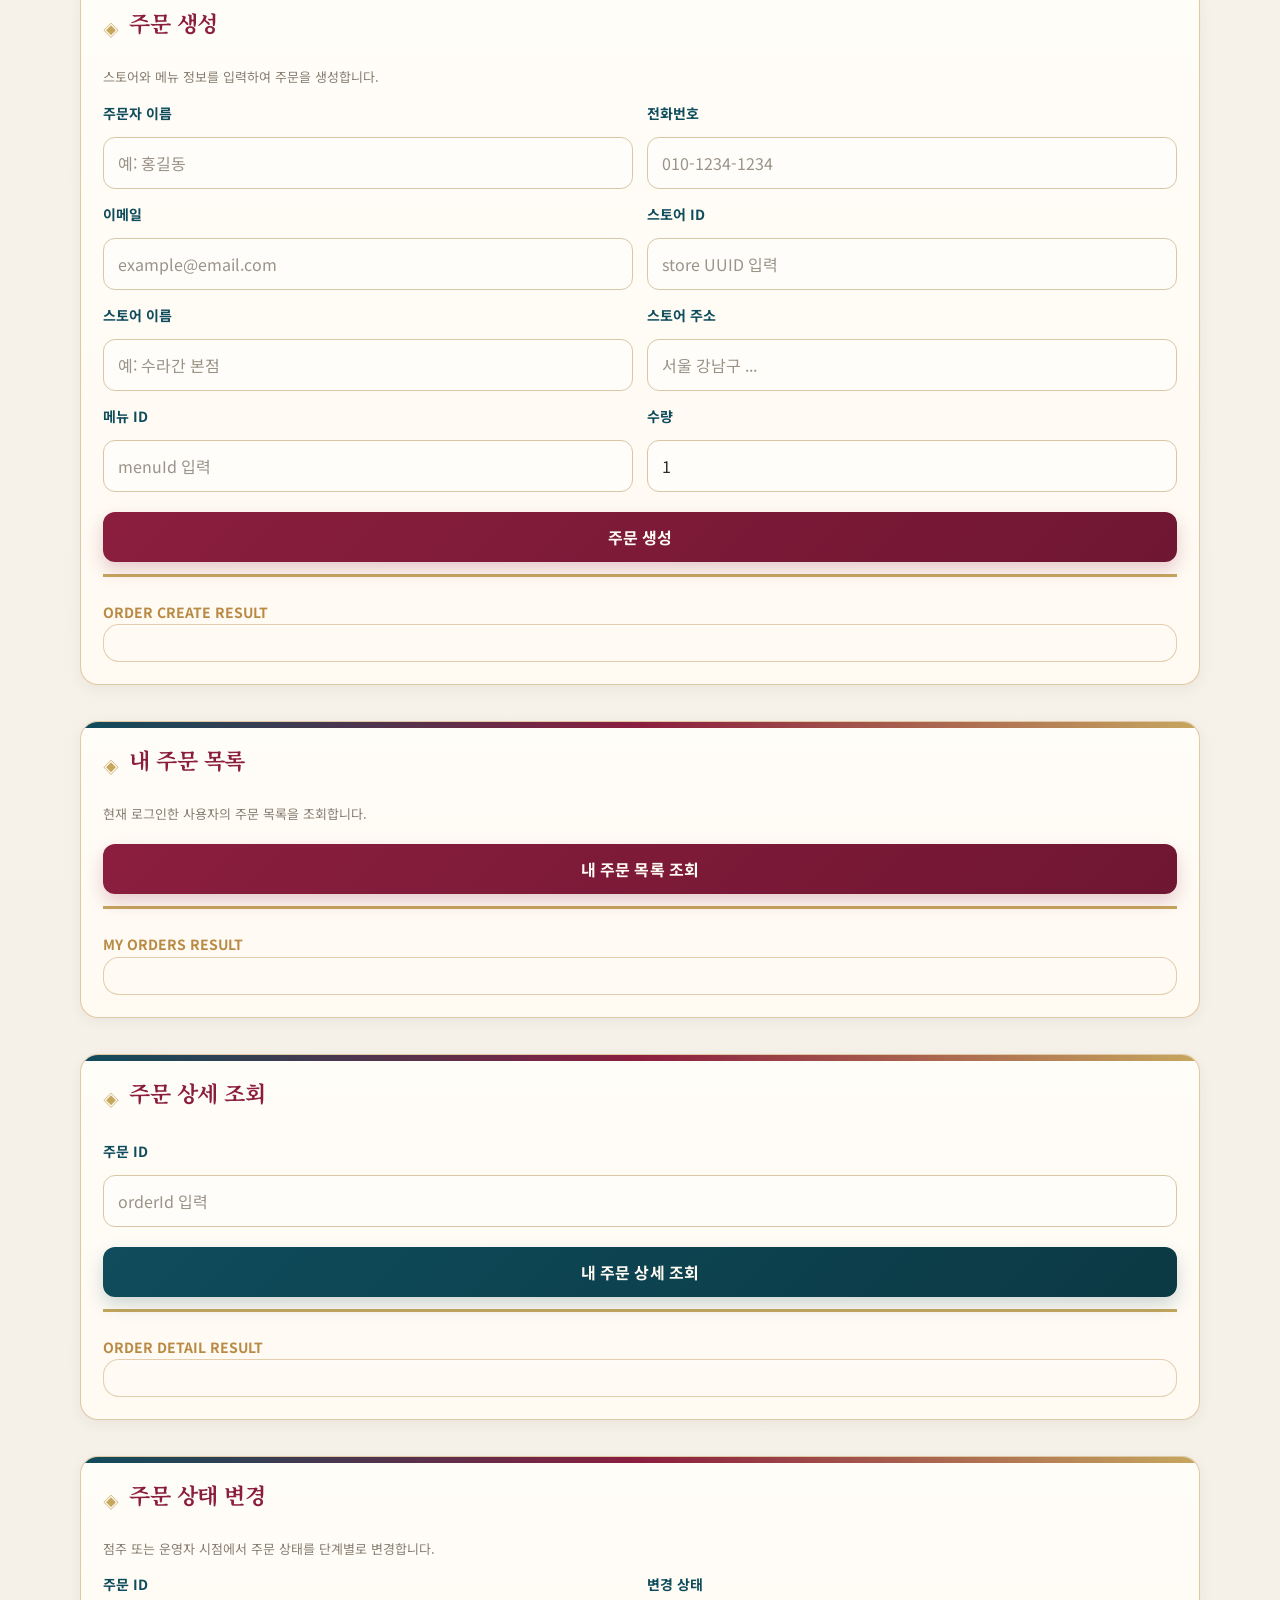
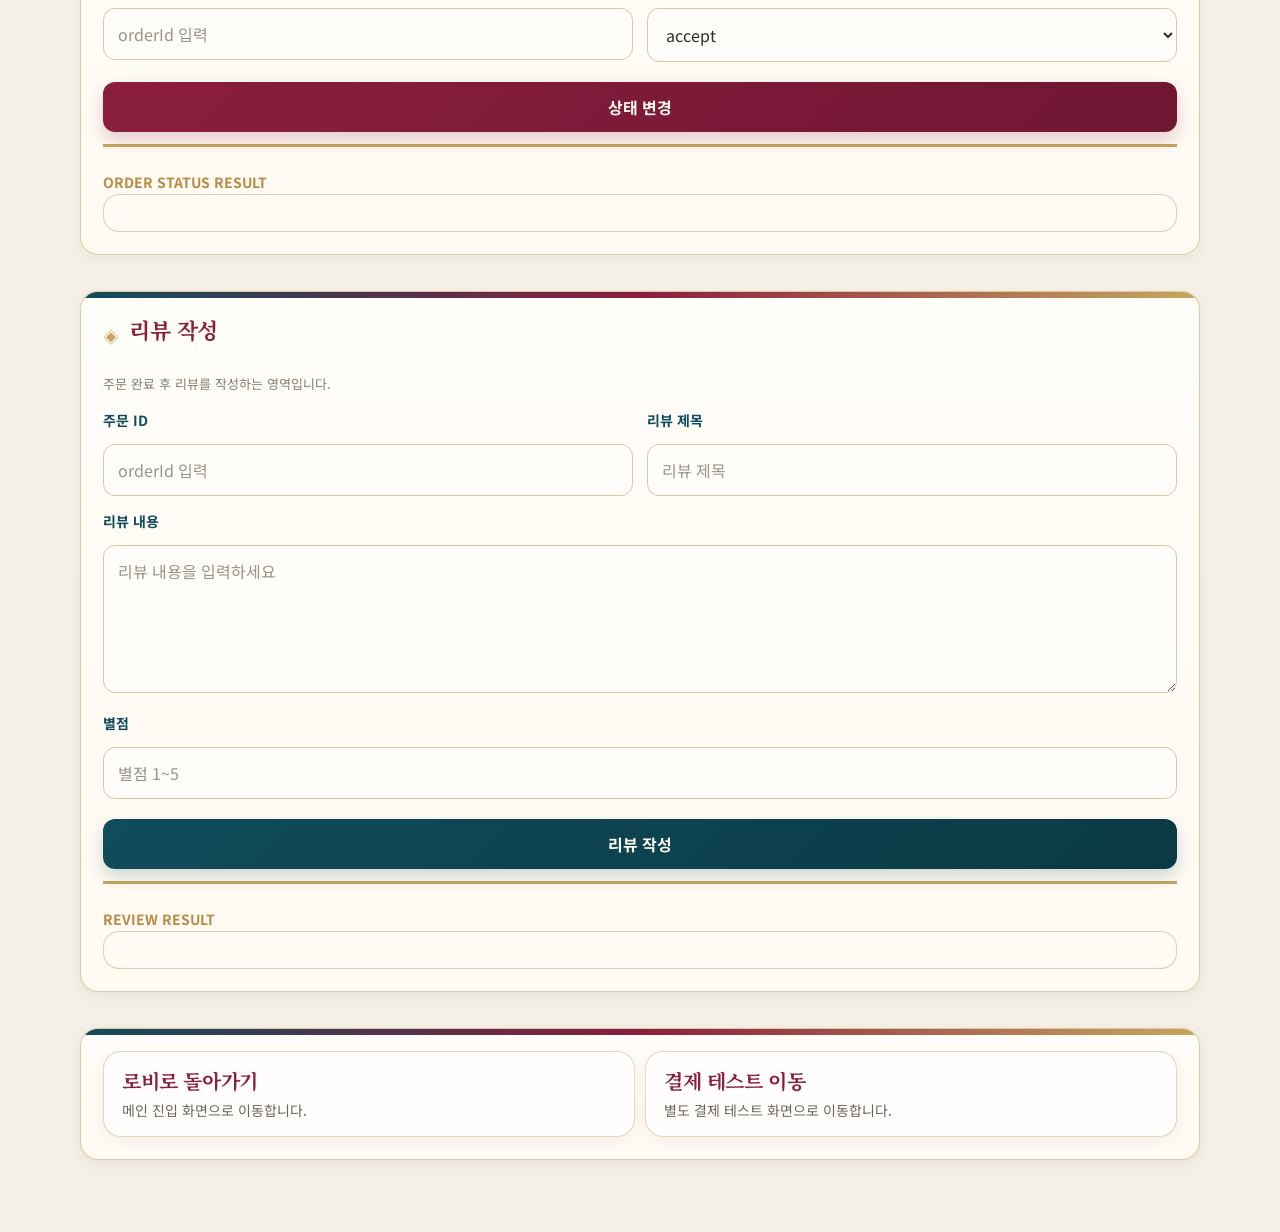
==== commit db010e0e: "feat: 주문 API 테스트용 프론트엔드 페이지(app.html, app.js) 추가" ====
--- a/src/main/resources/static/frontend/app.html
+++ b/src/main/resources/static/frontend/app.html
@@ -97,23 +97,58 @@
     <div class="section-title">
       <h3 class="card-title">주문 생성</h3>
     </div>
+
     <p class="form-note">
-      원본과 동일하게 JSON 직접 입력 방식입니다. 주문 생성 DTO 구조에 맞춰 값을 입력하세요.
+      스토어와 메뉴 정보를 입력하여 주문을 생성합니다.
     </p>
 
-    <label for="orderJson">주문 JSON</label>
-    <textarea id="orderJson" rows="10">{
-  "storeId": "가게 UUID",
-  "orderItems": [
-    {
-      "productId": "메뉴 UUID",
-      "quantity": 1
-    }
-  ],
-  "deliveryAddress": "서울시 강남구 .",
-  "deliveryAddressDetail": "101동 1001호",
-  "deliveryMemo": "문 앞에 놔주세요"
-}</textarea>
+    <div class="row">
+      <div>
+        <label for="ordererName">주문자 이름</label>
+        <input id="ordererName" type="text" placeholder="예: 홍길동" />
+      </div>
+
+      <div>
+        <label for="ordererMobile">전화번호</label>
+        <input id="ordererMobile" type="text" placeholder="010-1234-1234" />
+      </div>
+    </div>
+
+    <div class="row">
+      <div>
+        <label for="ordererEmail">이메일</label>
+        <input id="ordererEmail" type="text" placeholder="example@email.com" />
+      </div>
+
+      <div>
+        <label for="storeId">스토어 ID</label>
+        <input id="storeId" type="text" placeholder="store UUID 입력" />
+      </div>
+    </div>
+
+    <div class="row">
+      <div>
+        <label for="storeNameOrder">스토어 이름</label>
+        <input id="storeNameOrder" type="text" placeholder="예: 수라간 본점" />
+      </div>
+
+      <div>
+        <label for="storeAddress">스토어 주소</label>
+        <input id="storeAddress" type="text" placeholder="서울 강남구 ..." />
+      </div>
+    </div>
+
+    <div class="row">
+      <div>
+        <label for="menuId">메뉴 ID</label>
+        <input id="menuId" type="number" placeholder="menuId 입력" />
+      </div>
+
+      <div>
+        <label for="quantity">수량</label>
+        <input id="quantity" type="number" value="1" />
+      </div>
+    </div>
 
     <button type="button" onclick="createOrder()">주문 생성</button>
 
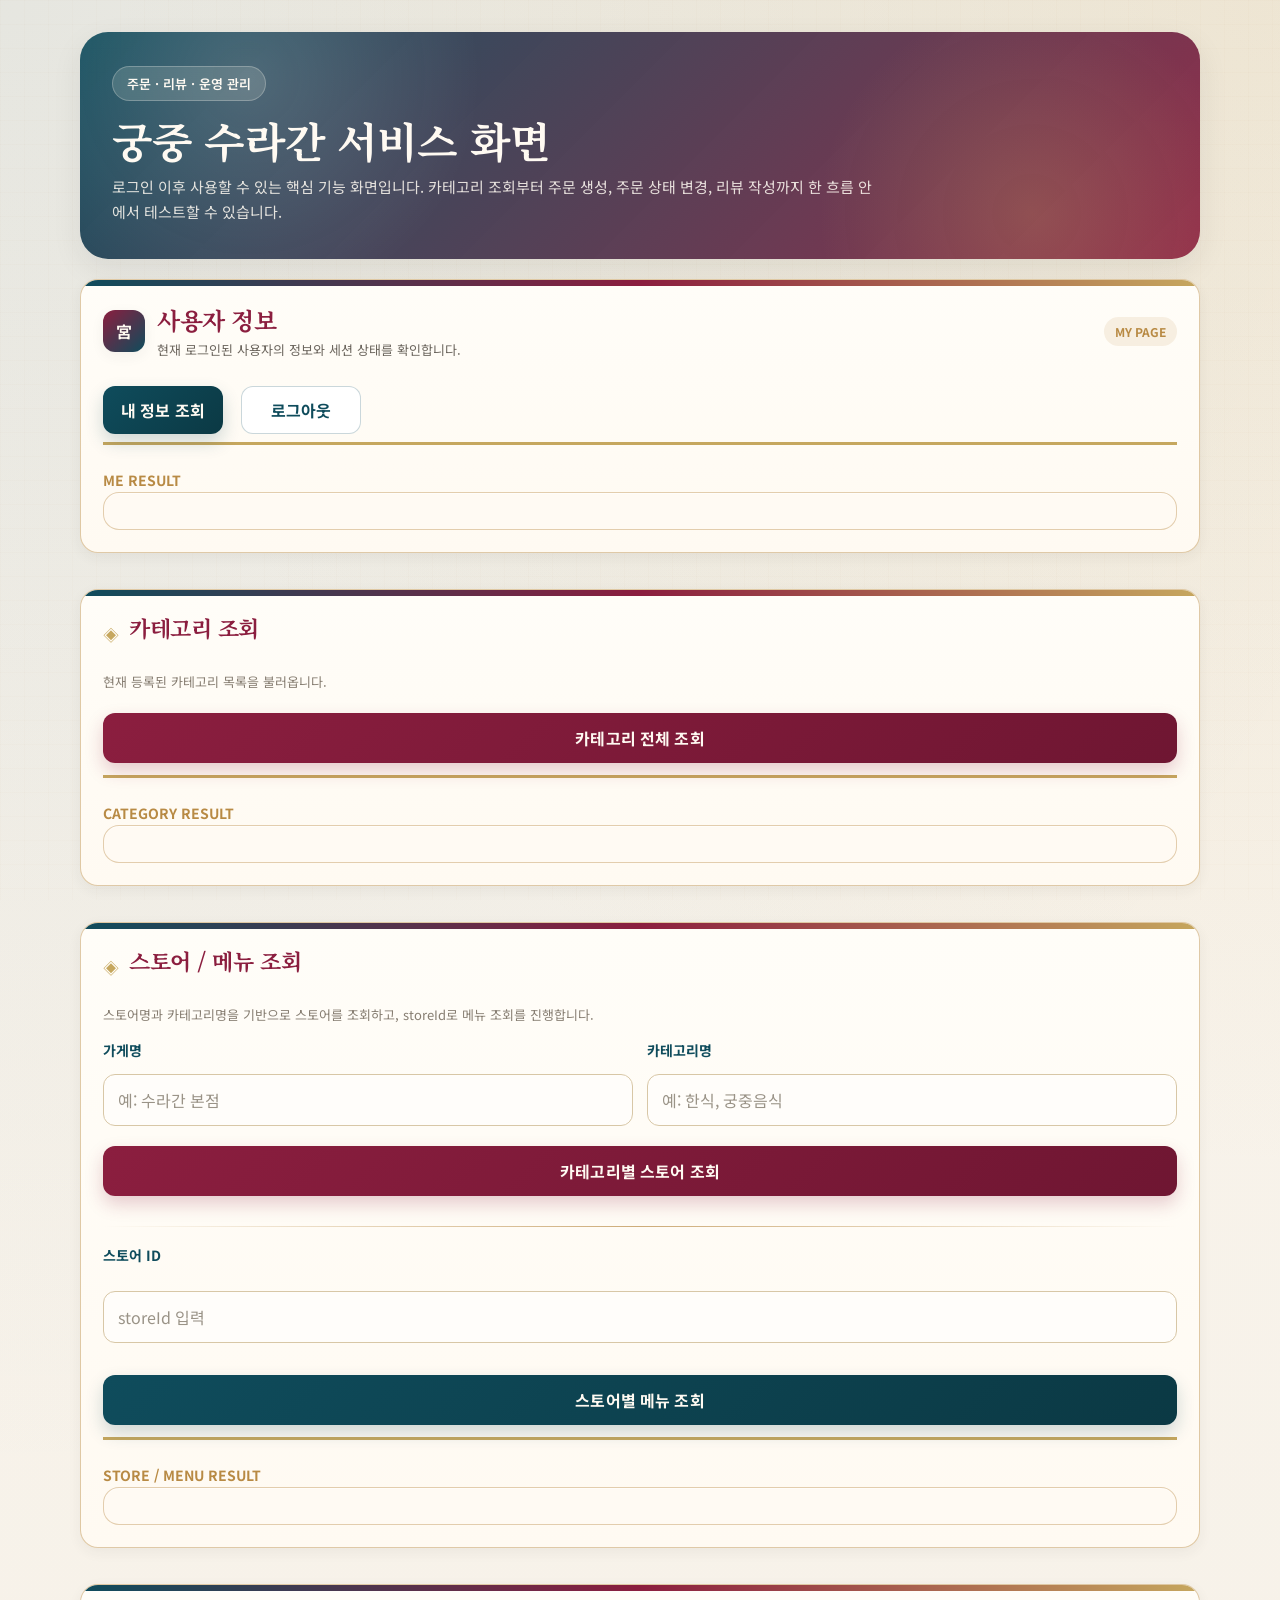
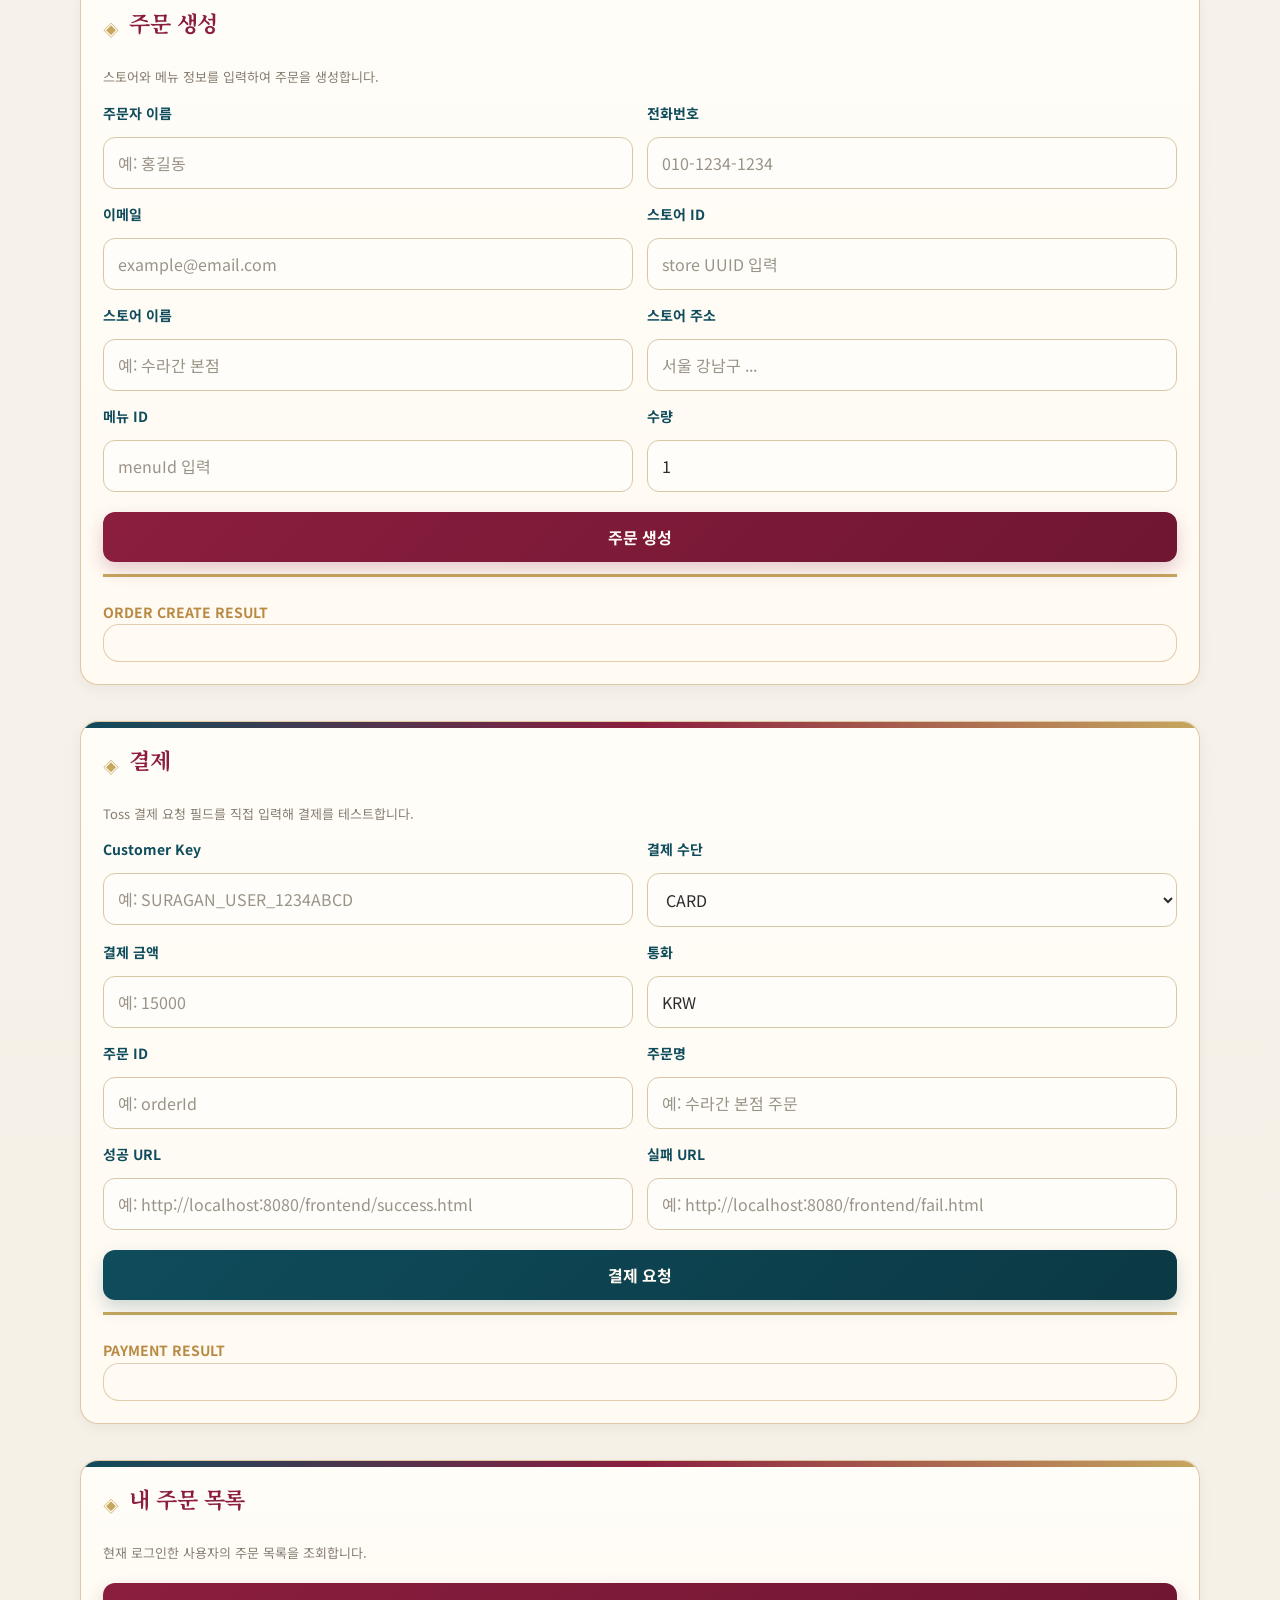
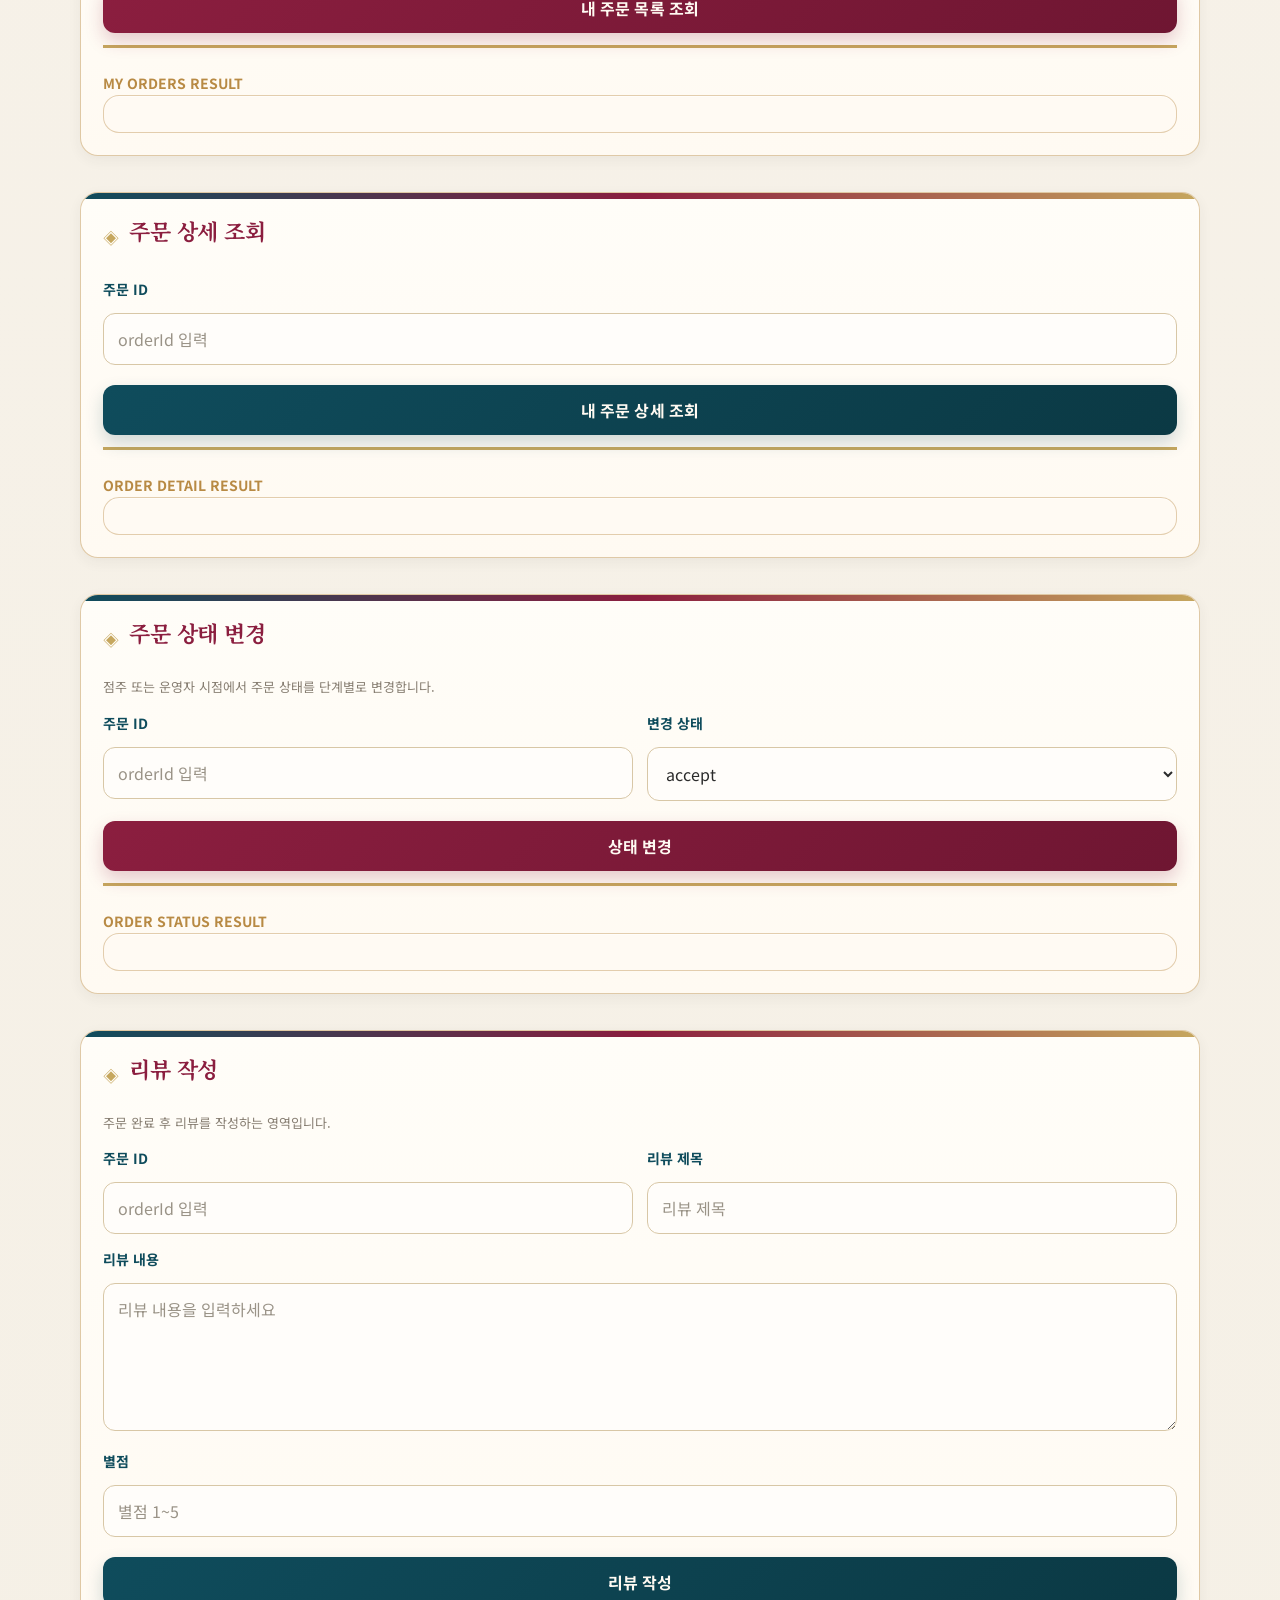
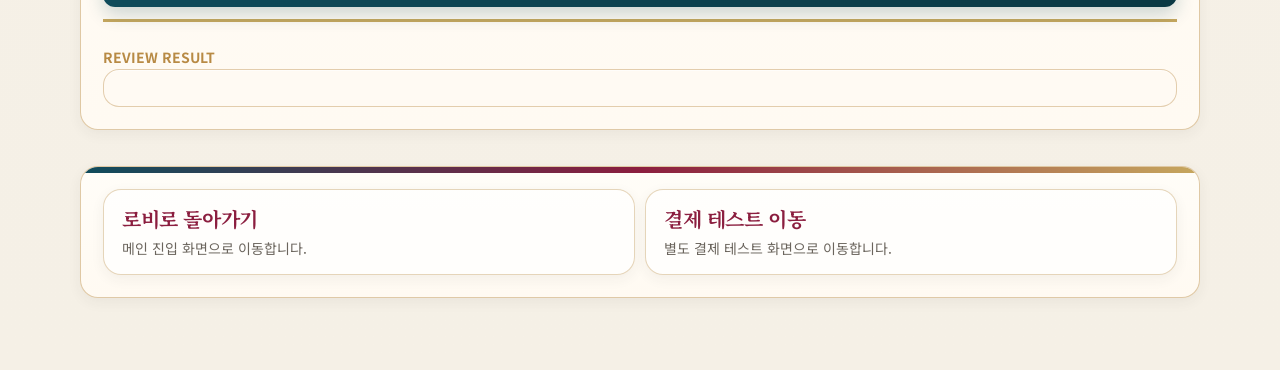
==== commit 2a359375: "feat: 프론트 결제 기능 추가 및 결제 성공/실패 페이지 작성" ====
--- a/src/main/resources/static/frontend/app.html
+++ b/src/main/resources/static/frontend/app.html
@@ -8,6 +8,7 @@
   <script src="./js/config.js"></script>
   <script src="./js/api.js"></script>
   <script src="./js/app.js" defer></script>
+  <script src="https://js.tosspayments.com/v2/standard"></script>
 </head>
 <body>
 <div class="container page-shell">
@@ -155,6 +156,73 @@
     <div class="result-box">
       <p class="result-title">ORDER CREATE RESULT</p>
       <pre id="orderCreateResult"></pre>
+    </div>
+  </section>
+
+  <section class="card">
+    <div class="section-title">
+      <h3 class="card-title">결제</h3>
+    </div>
+
+    <p class="form-note">
+      Toss 결제 요청 필드를 직접 입력해 결제를 테스트합니다.
+    </p>
+
+    <div class="row">
+      <div>
+        <label for="customerKey">Customer Key</label>
+        <input id="customerKey" type="text" placeholder="예: SURAGAN_USER_1234ABCD" />
+      </div>
+
+      <div>
+        <label for="paymentMethod">결제 수단</label>
+        <select id="paymentMethod">
+          <option value="CARD">CARD</option>
+        </select>
+      </div>
+    </div>
+
+    <div class="row">
+      <div>
+        <label for="paymentAmount">결제 금액</label>
+        <input id="paymentAmount" type="number" placeholder="예: 15000" />
+      </div>
+
+      <div>
+        <label for="paymentCurrency">통화</label>
+        <input id="paymentCurrency" type="text" value="KRW" />
+      </div>
+    </div>
+
+    <div class="row">
+      <div>
+        <label for="paymentOrderId">주문 ID</label>
+        <input id="paymentOrderId" type="text" placeholder="예: orderId" />
+      </div>
+
+      <div>
+        <label for="paymentOrderName">주문명</label>
+        <input id="paymentOrderName" type="text" placeholder="예: 수라간 본점 주문" />
+      </div>
+    </div>
+
+    <div class="row">
+      <div>
+        <label for="paymentSuccessUrl">성공 URL</label>
+        <input id="paymentSuccessUrl" type="text" value="" placeholder="예: http://localhost:8080/frontend/success.html" />
+      </div>
+
+      <div>
+        <label for="paymentFailUrl">실패 URL</label>
+        <input id="paymentFailUrl" type="text" value="" placeholder="예: http://localhost:8080/frontend/fail.html" />
+      </div>
+    </div>
+
+    <button type="button" class="secondary" onclick="requestTossPayment()">결제 요청</button>
+
+    <div class="result-box">
+      <p class="result-title">PAYMENT RESULT</p>
+      <pre id="paymentResult"></pre>
     </div>
   </section>
 
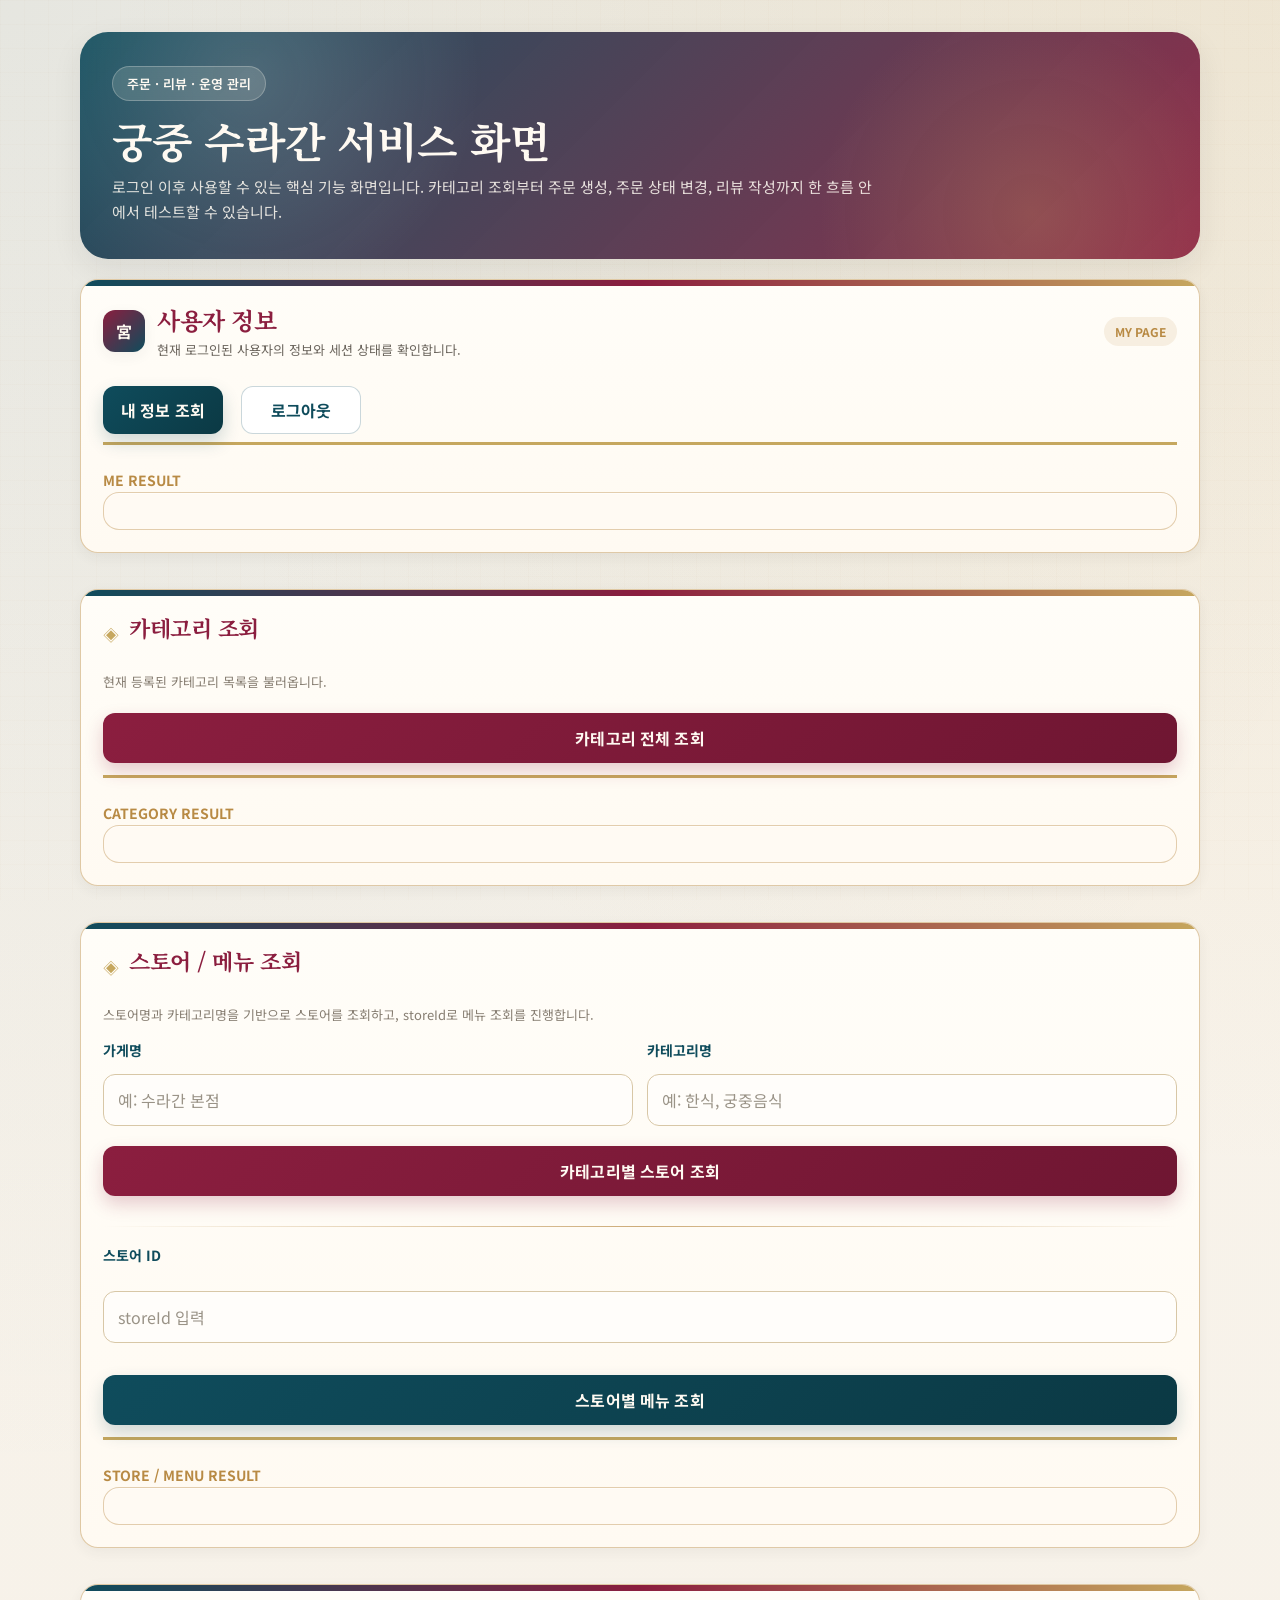
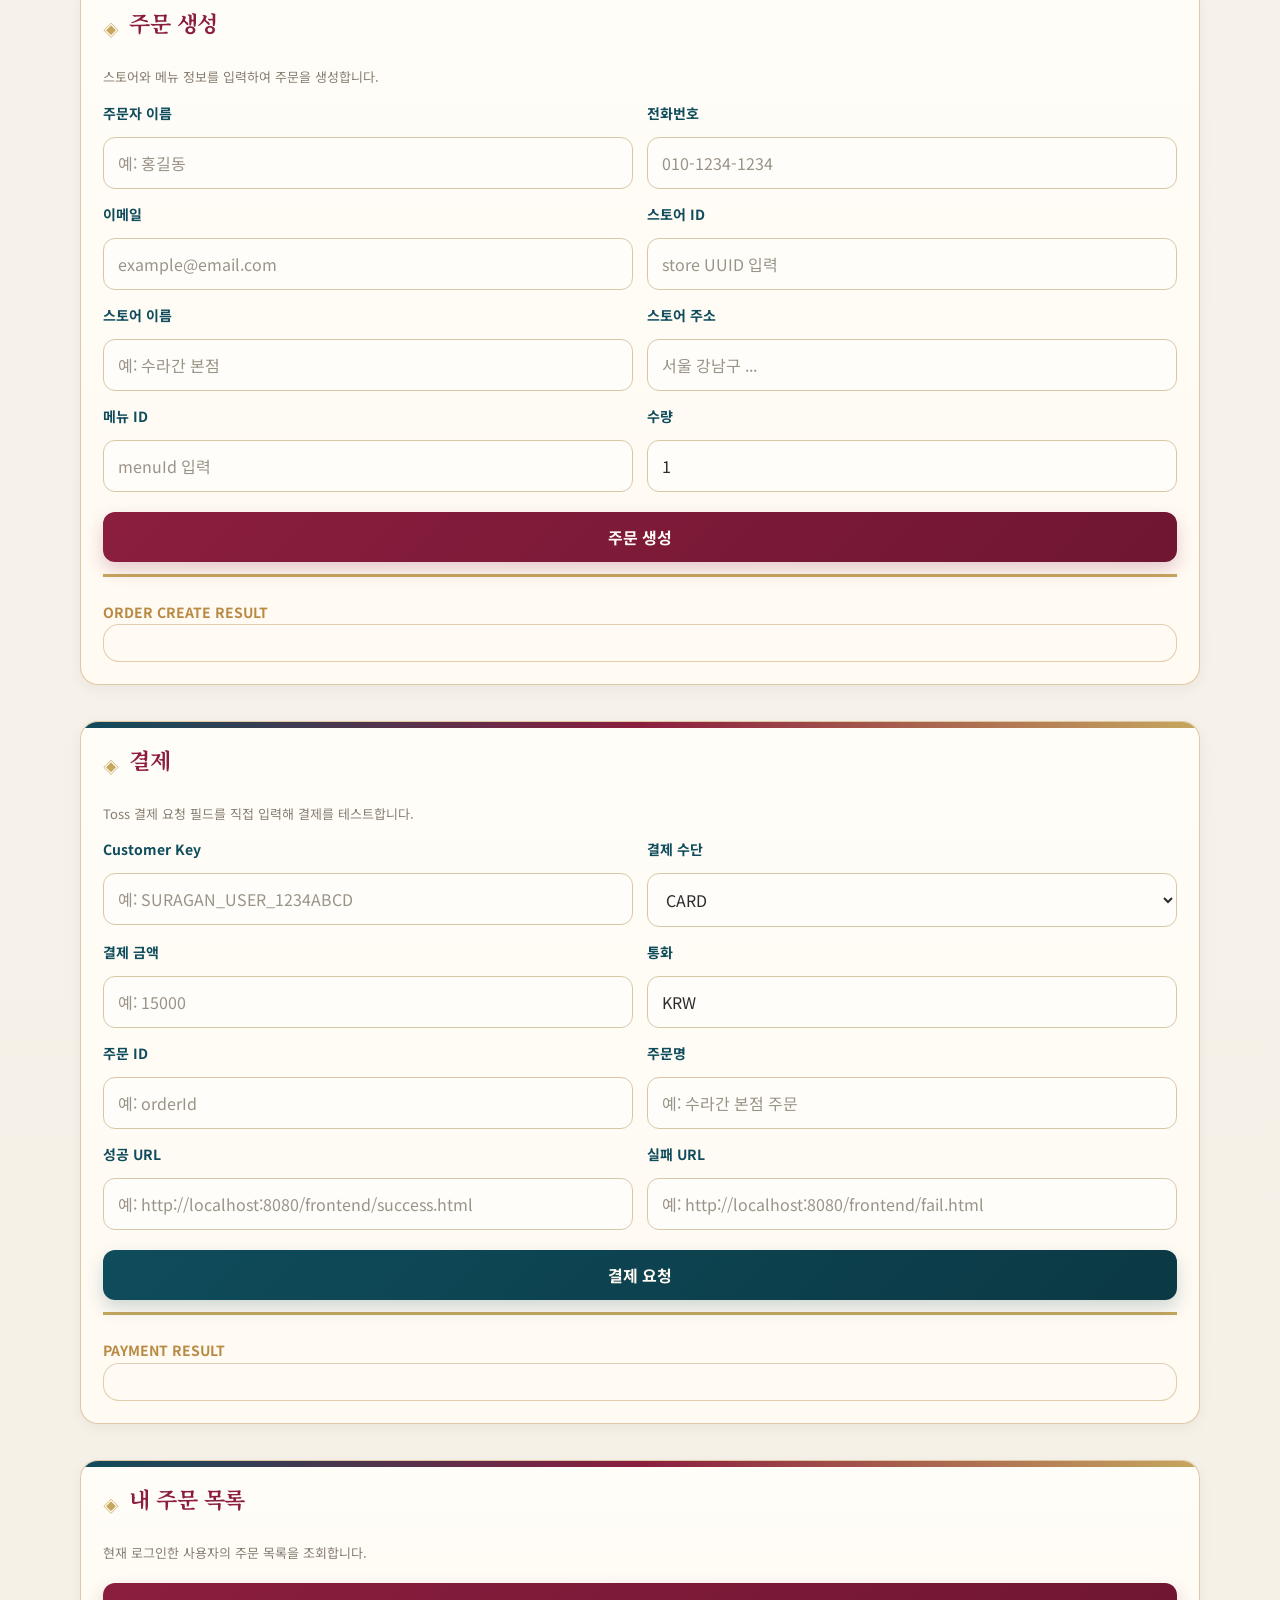
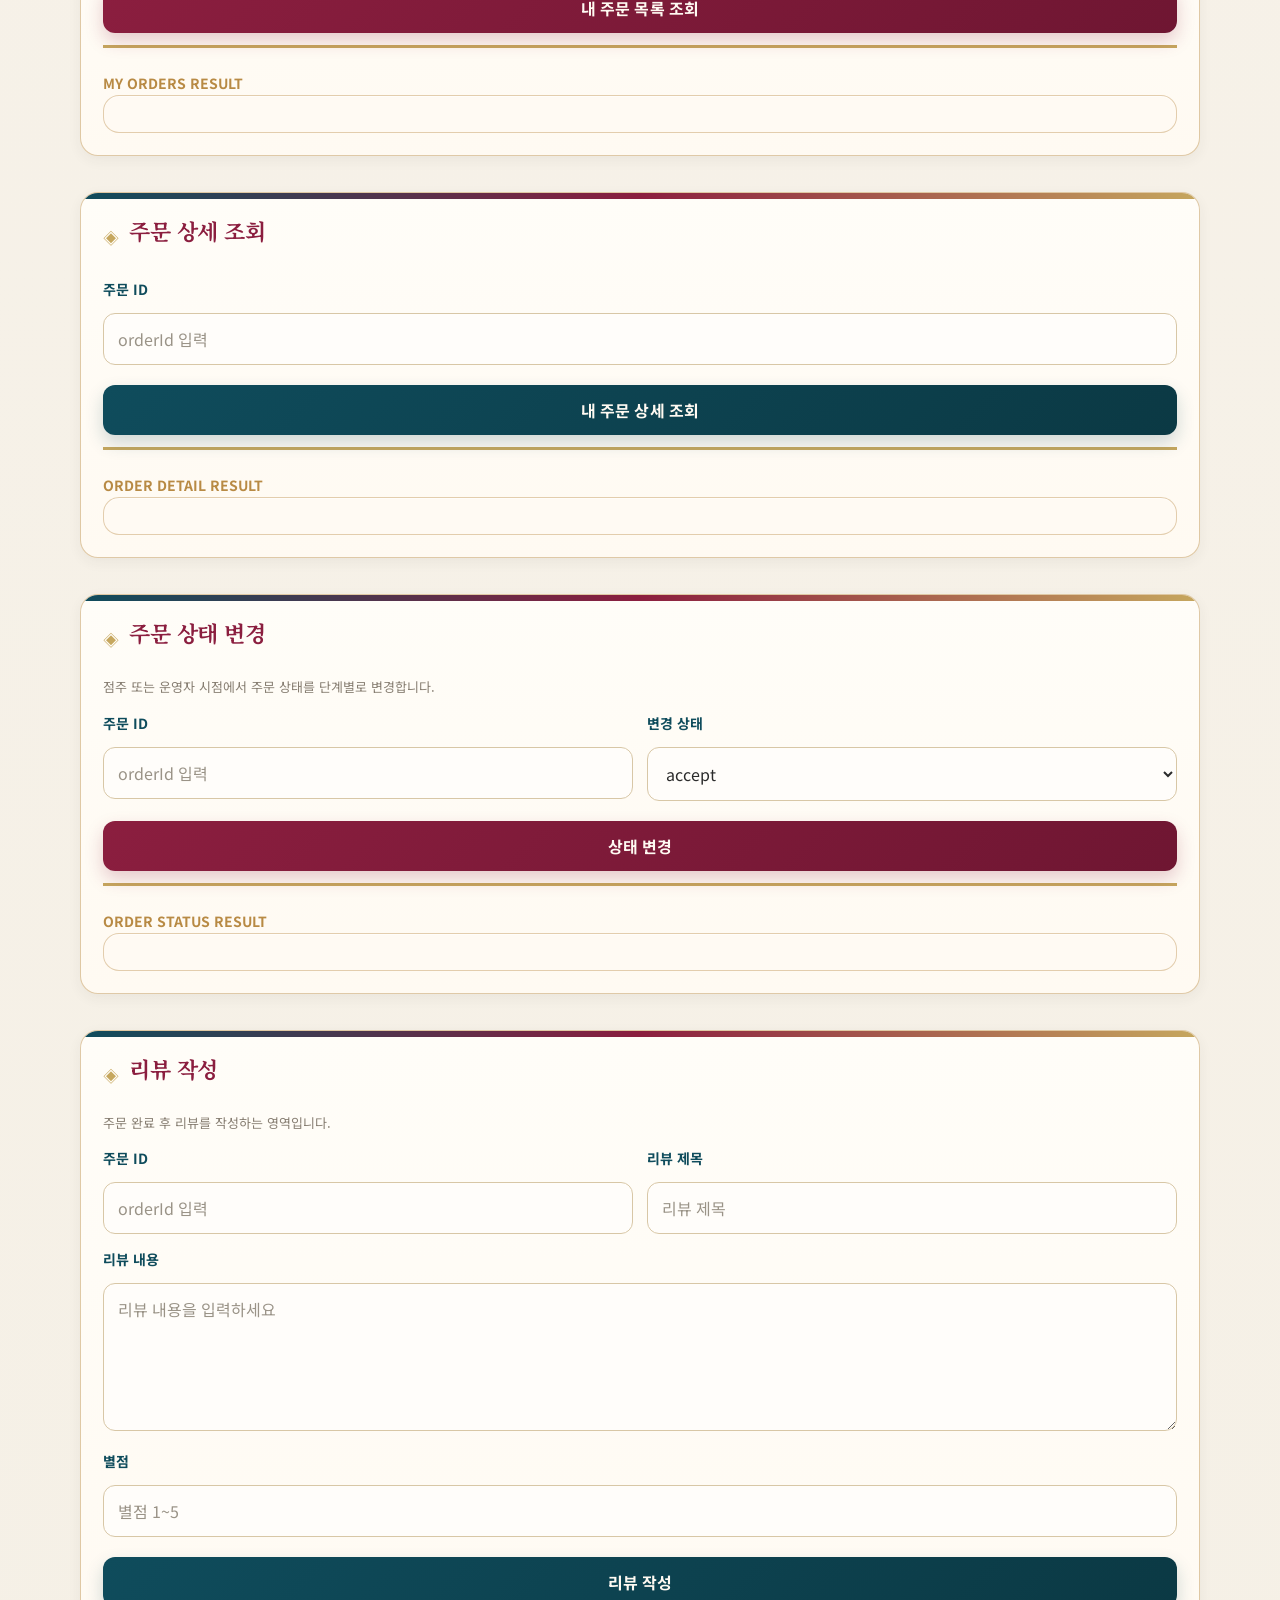
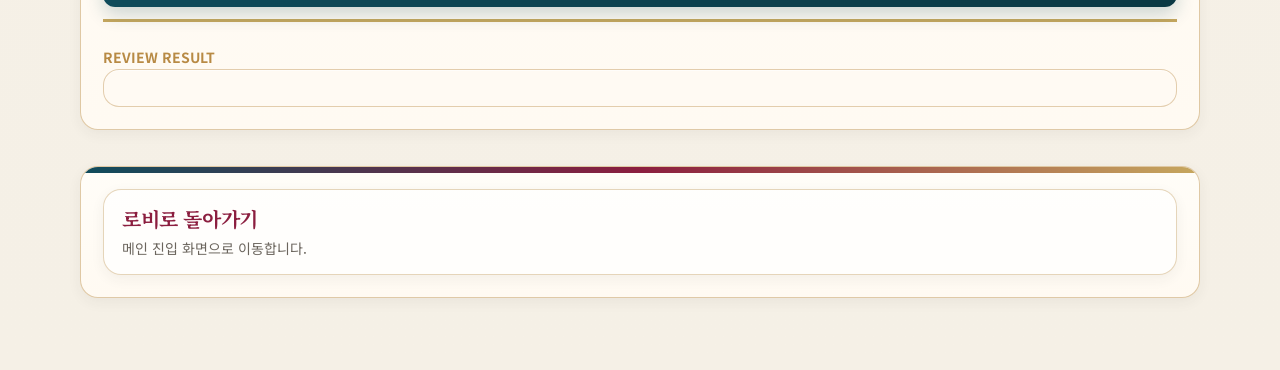
==== commit ef2d6863: "fix: 프론트 페이지 연결 수정" ====
--- a/src/main/resources/static/frontend/app.html
+++ b/src/main/resources/static/frontend/app.html
@@ -325,11 +325,6 @@
         <h4 class="nav-card-title" style="margin-bottom: 4px;">로비로 돌아가기</h4>
         <p class="nav-card-desc">메인 진입 화면으로 이동합니다.</p>
       </a>
-
-      <a href="./test-payment.html" class="nav-card" style="padding: 14px 18px; flex: 1; min-width: 220px;">
-        <h4 class="nav-card-title" style="margin-bottom: 4px;">결제 테스트 이동</h4>
-        <p class="nav-card-desc">별도 결제 테스트 화면으로 이동합니다.</p>
-      </a>
     </div>
   </section>
 
--- a/src/main/resources/static/frontend/css/style.css
+++ b/src/main/resources/static/frontend/css/style.css
@@ -491,4 +491,116 @@
     grid-template-columns: 1fr;
     gap: 4px;
   }
+}
+
+.input-with-button {
+  display: flex;
+  gap: 10px;
+  align-items: stretch;
+}
+
+.input-with-button input {
+  flex: 1;
+  margin-bottom: 0;
+}
+
+.inline-button {
+  width: auto;
+  min-width: 128px;
+  margin-top: 8px;
+  margin-bottom: 0;
+  white-space: nowrap;
+  padding: 13px 16px;
+}
+
+.verify-section {
+  display: none;
+  margin-top: 10px;
+  padding: 14px;
+  border: 1px dashed rgba(15, 76, 92, 0.28);
+  border-radius: 14px;
+  background: rgba(255, 253, 248, 0.8);
+}
+
+.status-message {
+  margin-top: 8px;
+  margin-bottom: 0;
+  font-size: 14px;
+  font-weight: 600;
+}
+
+.status-message.show {
+  display: flex;
+  align-items: center;
+  gap: 8px;
+}
+
+.status-message.info {
+  color: var(--dancheong-teal);
+  background: rgba(15, 76, 92, 0.08);
+  border-color: rgba(15, 76, 92, 0.18);
+}
+
+.status-message.success {
+  color: var(--dancheong-green);
+  background: rgba(47, 111, 78, 0.12);
+  border-color: rgba(47, 111, 78, 0.24);
+}
+
+.status-message.error {
+  color: var(--dancheong-red);
+  background: rgba(139, 30, 63, 0.08);
+  border-color: rgba(139, 30, 63, 0.18);
+}
+
+.status-message.success::before {
+  content: "✔";
+  display: inline-flex;
+  align-items: center;
+  justify-content: center;
+  width: 22px;
+  height: 22px;
+  border-radius: 999px;
+  background: rgba(47, 111, 78, 0.18);
+  font-size: 13px;
+  font-weight: 800;
+  flex-shrink: 0;
+}
+
+.status-message.error::before {
+  content: "!";
+  display: inline-flex;
+  align-items: center;
+  justify-content: center;
+  width: 22px;
+  height: 22px;
+  border-radius: 999px;
+  background: rgba(139, 30, 63, 0.12);
+  font-size: 13px;
+  font-weight: 800;
+  flex-shrink: 0;
+}
+
+.status-message.info::before {
+  content: "i";
+  display: inline-flex;
+  align-items: center;
+  justify-content: center;
+  width: 22px;
+  height: 22px;
+  border-radius: 999px;
+  background: rgba(15, 76, 92, 0.12);
+  font-size: 13px;
+  font-weight: 800;
+  flex-shrink: 0;
+}
+
+@media (max-width: 860px) {
+  .input-with-button {
+    flex-direction: column;
+  }
+
+  .inline-button {
+    width: 100%;
+  }
 }
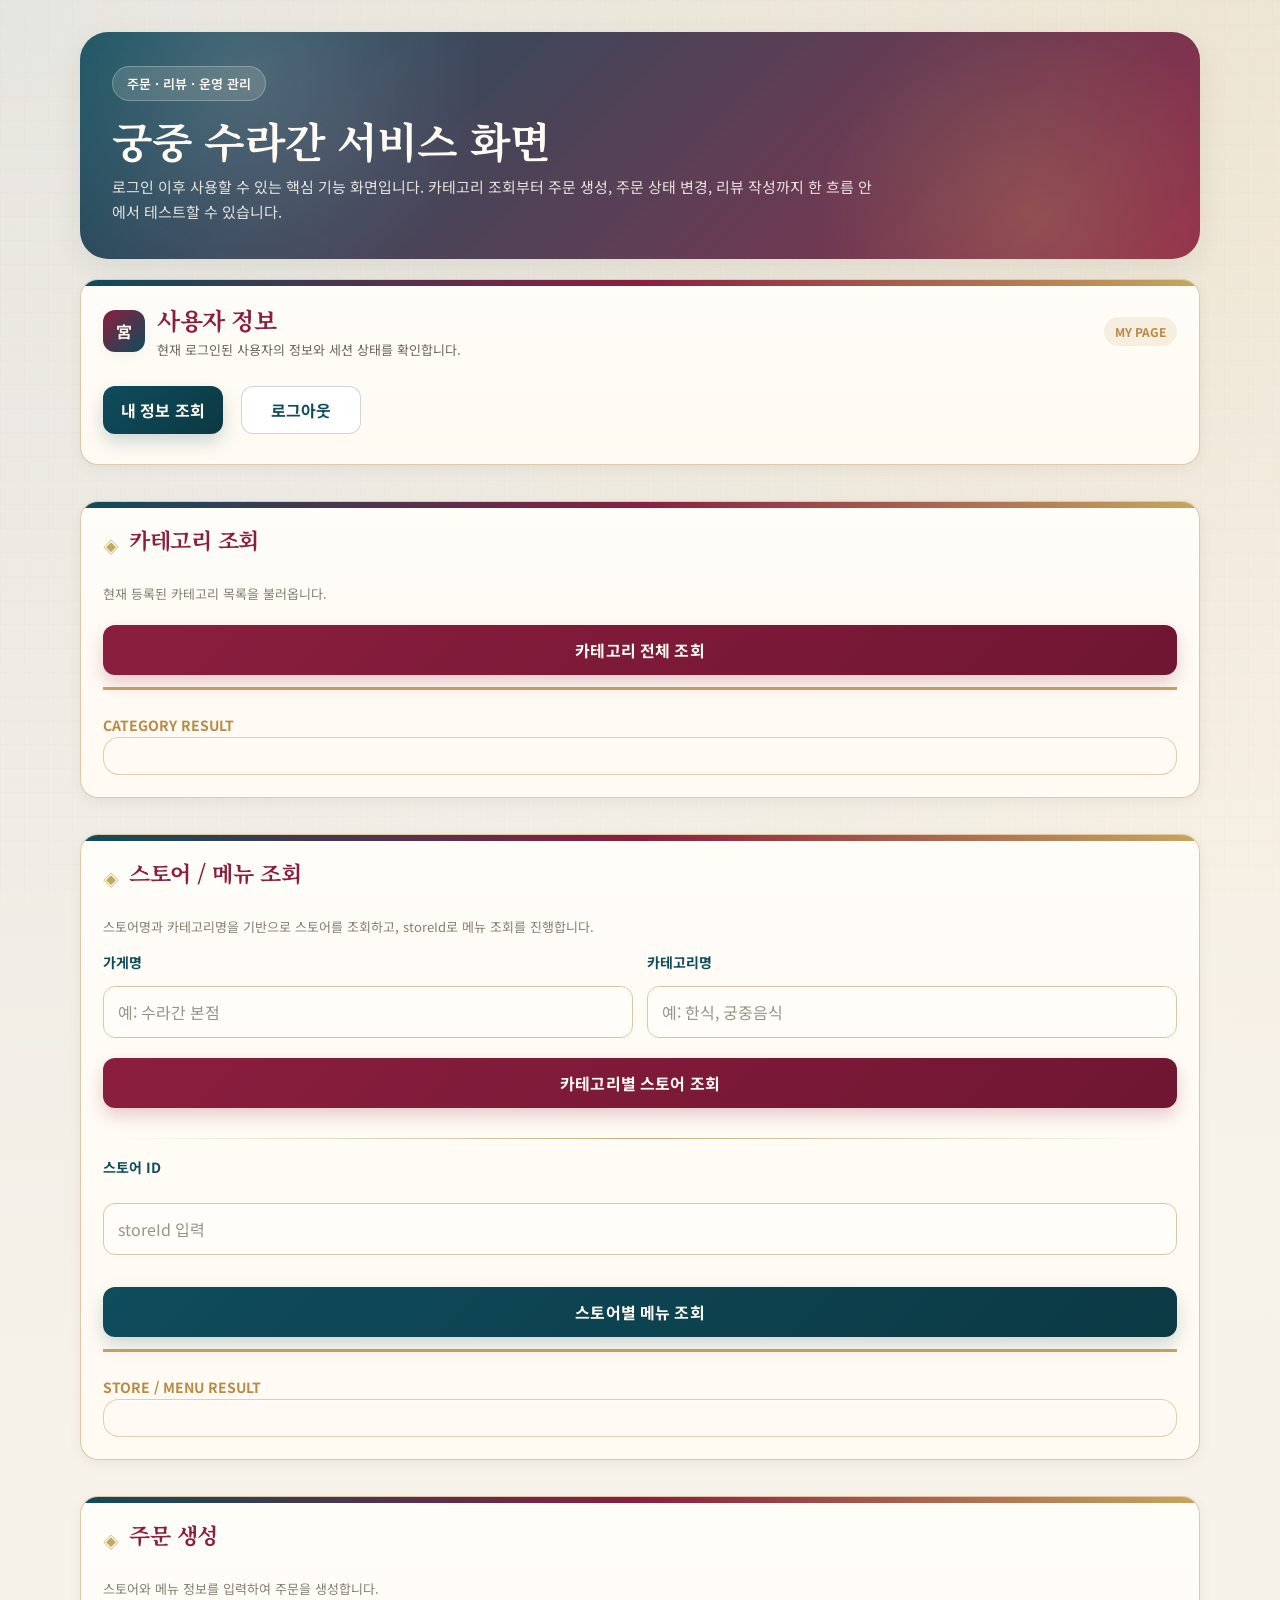
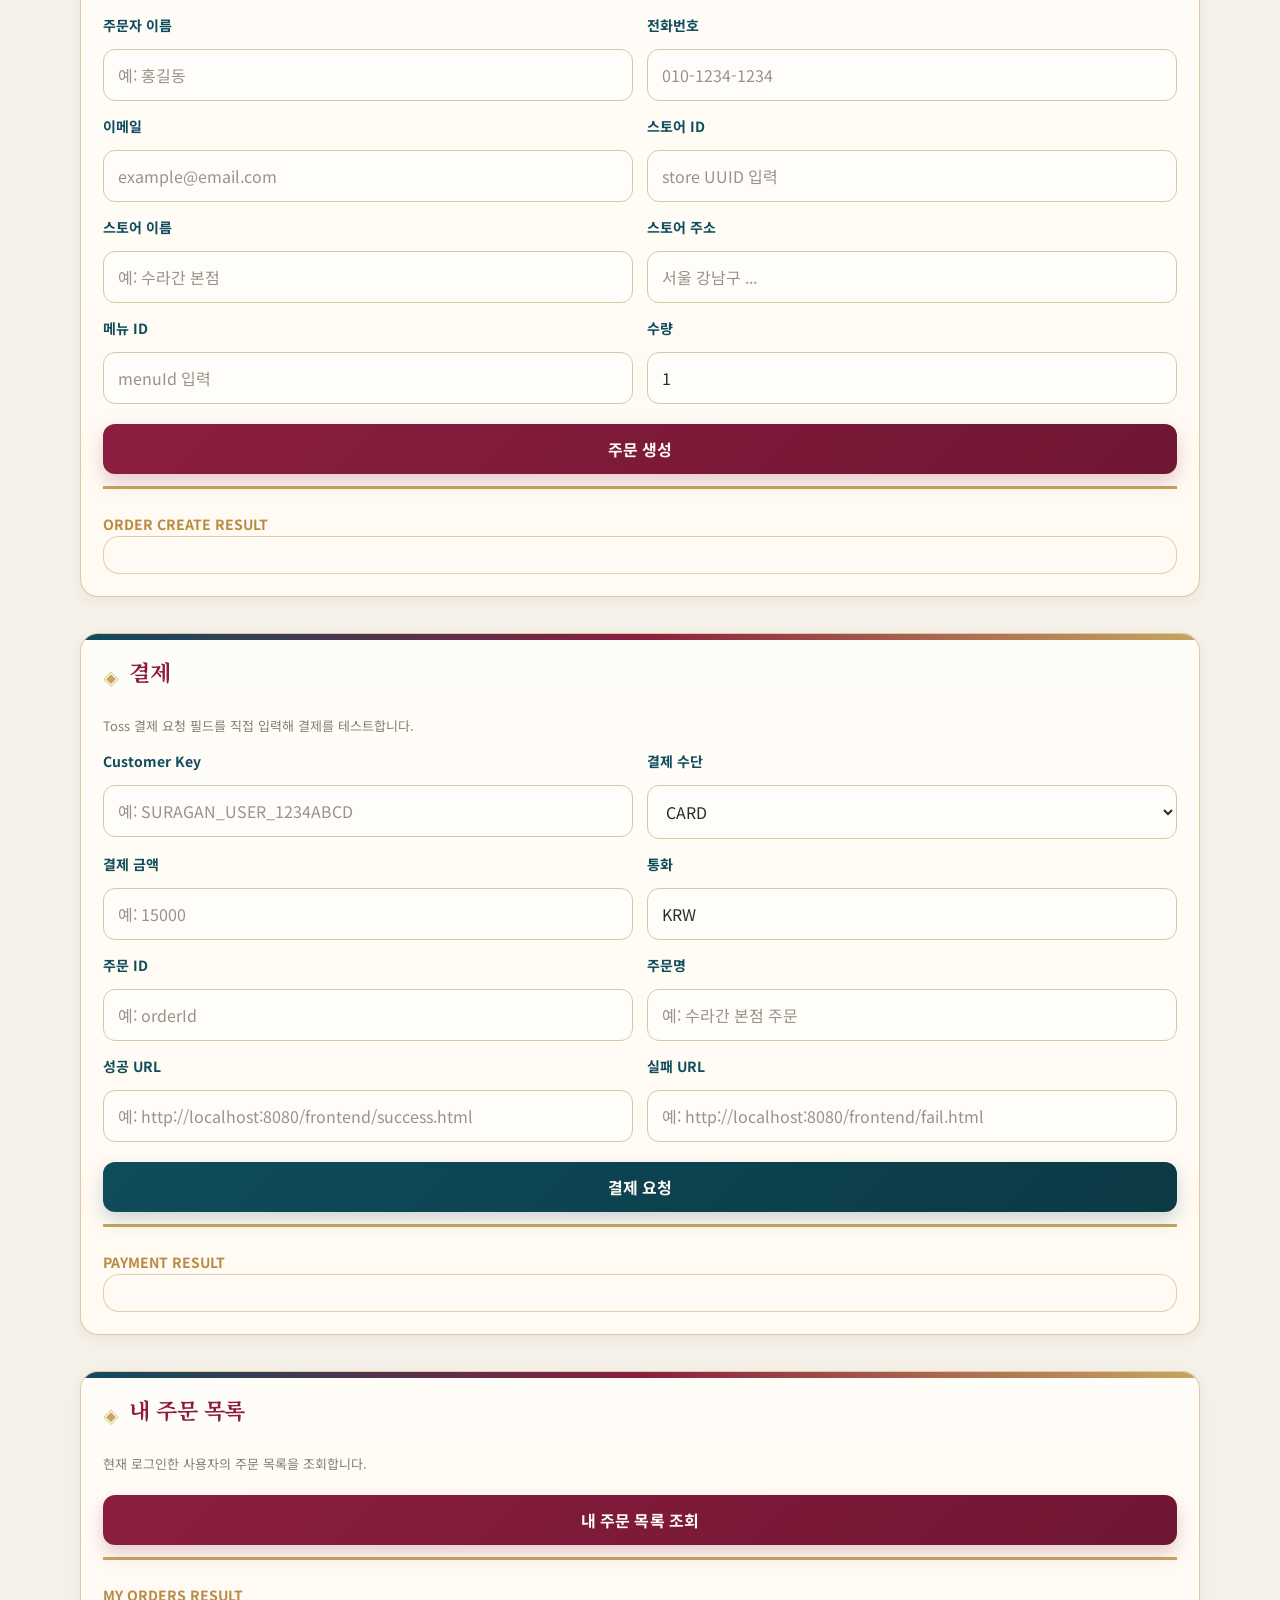
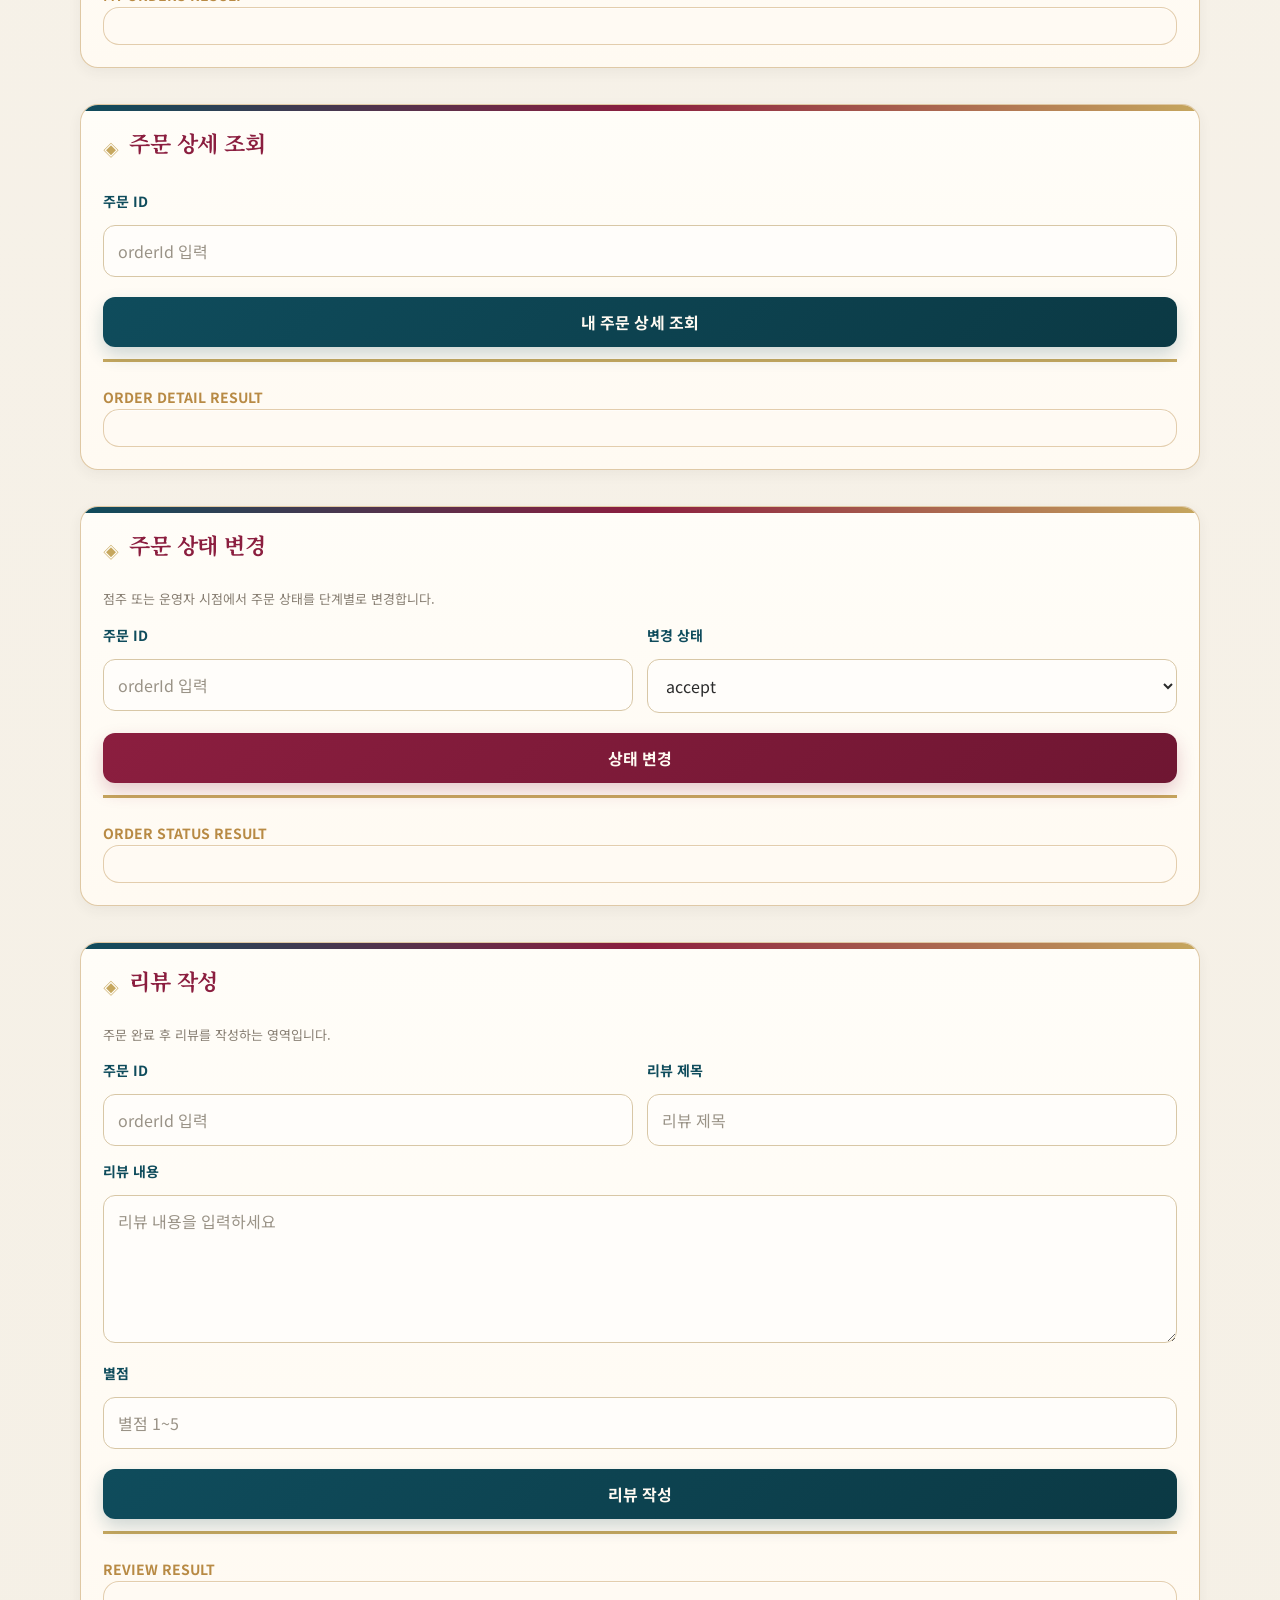
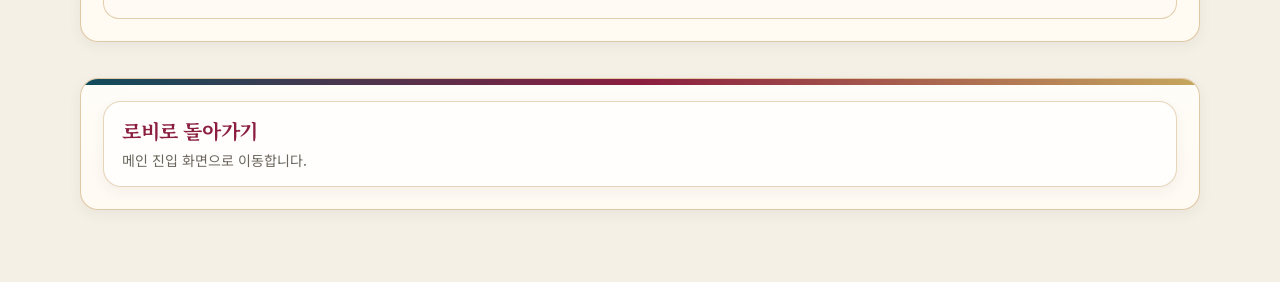
==== commit b0a5aeac: "feat : 프론트엔드에 mypage에서 개인정보 수정/배송지등록 기능 추가" ====
--- a/src/main/resources/static/frontend/app.html
+++ b/src/main/resources/static/frontend/app.html
@@ -35,13 +35,8 @@
     </div>
 
     <div class="actions">
-      <button type="button" class="small-btn secondary" onclick="loadMe()">내 정보 조회</button>
+      <button type="button" class="small-btn secondary" onclick="goToMyPage()">내 정보 조회</button>
       <button type="button" class="small-btn ghost" onclick="logout()">로그아웃</button>
-    </div>
-
-    <div class="result-box">
-      <p class="result-title">ME RESULT</p>
-      <pre id="meResult"></pre>
     </div>
   </section>
 
--- a/src/main/resources/static/frontend/css/style.css
+++ b/src/main/resources/static/frontend/css/style.css
@@ -603,4 +603,53 @@
   .inline-button {
     width: 100%;
   }
+}
+
+.danger-outline {
+  color: var(--dancheong-red);
+  border: 1px solid rgba(139, 30, 63, 0.25);
+}
+
+.danger-outline {
+  color: var(--dancheong-red);
+  border: 1px solid rgba(139, 30, 63, 0.25);
+}
+
+.address-list {
+  display: grid;
+  gap: 14px;
+}
+
+.address-card {
+  padding: 18px;
+  border-radius: 16px;
+  background: rgba(255,255,255,0.72);
+  border: 1px solid rgba(184, 138, 68, 0.34);
+  box-shadow: var(--shadow-soft);
+}
+
+.address-card-header {
+  display: flex;
+  justify-content: flex-end;
+  margin-bottom: 10px;
+}
+
+.address-main {
+  margin: 0 0 6px;
+  font-size: 18px;
+  color: var(--dancheong-red);
+}
+
+.address-detail {
+  margin: 0 0 10px;
+  font-size: 14px;
+  color: var(--muted);
+}
+
+.address-meta {
+  display: flex;
+  flex-wrap: wrap;
+  gap: 12px;
+  font-size: 13px;
+  color: #7c7469;
 }
